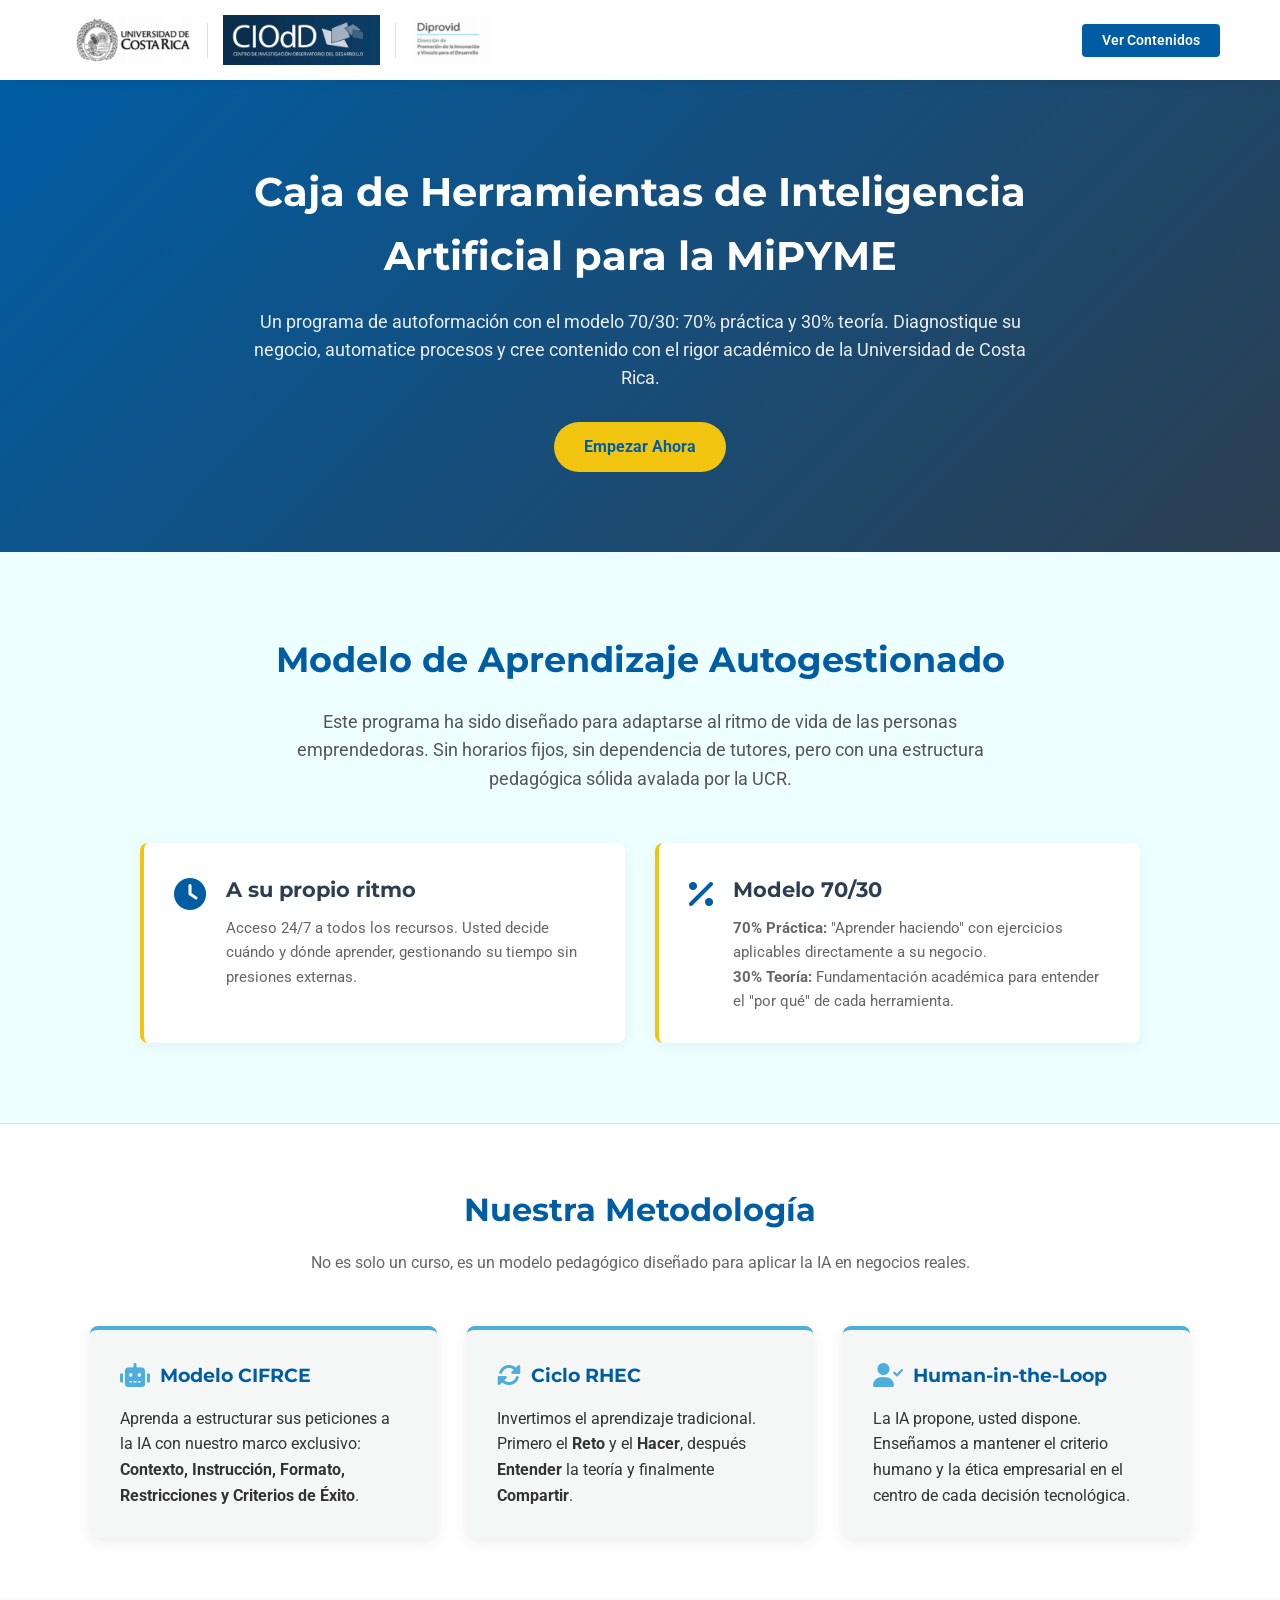
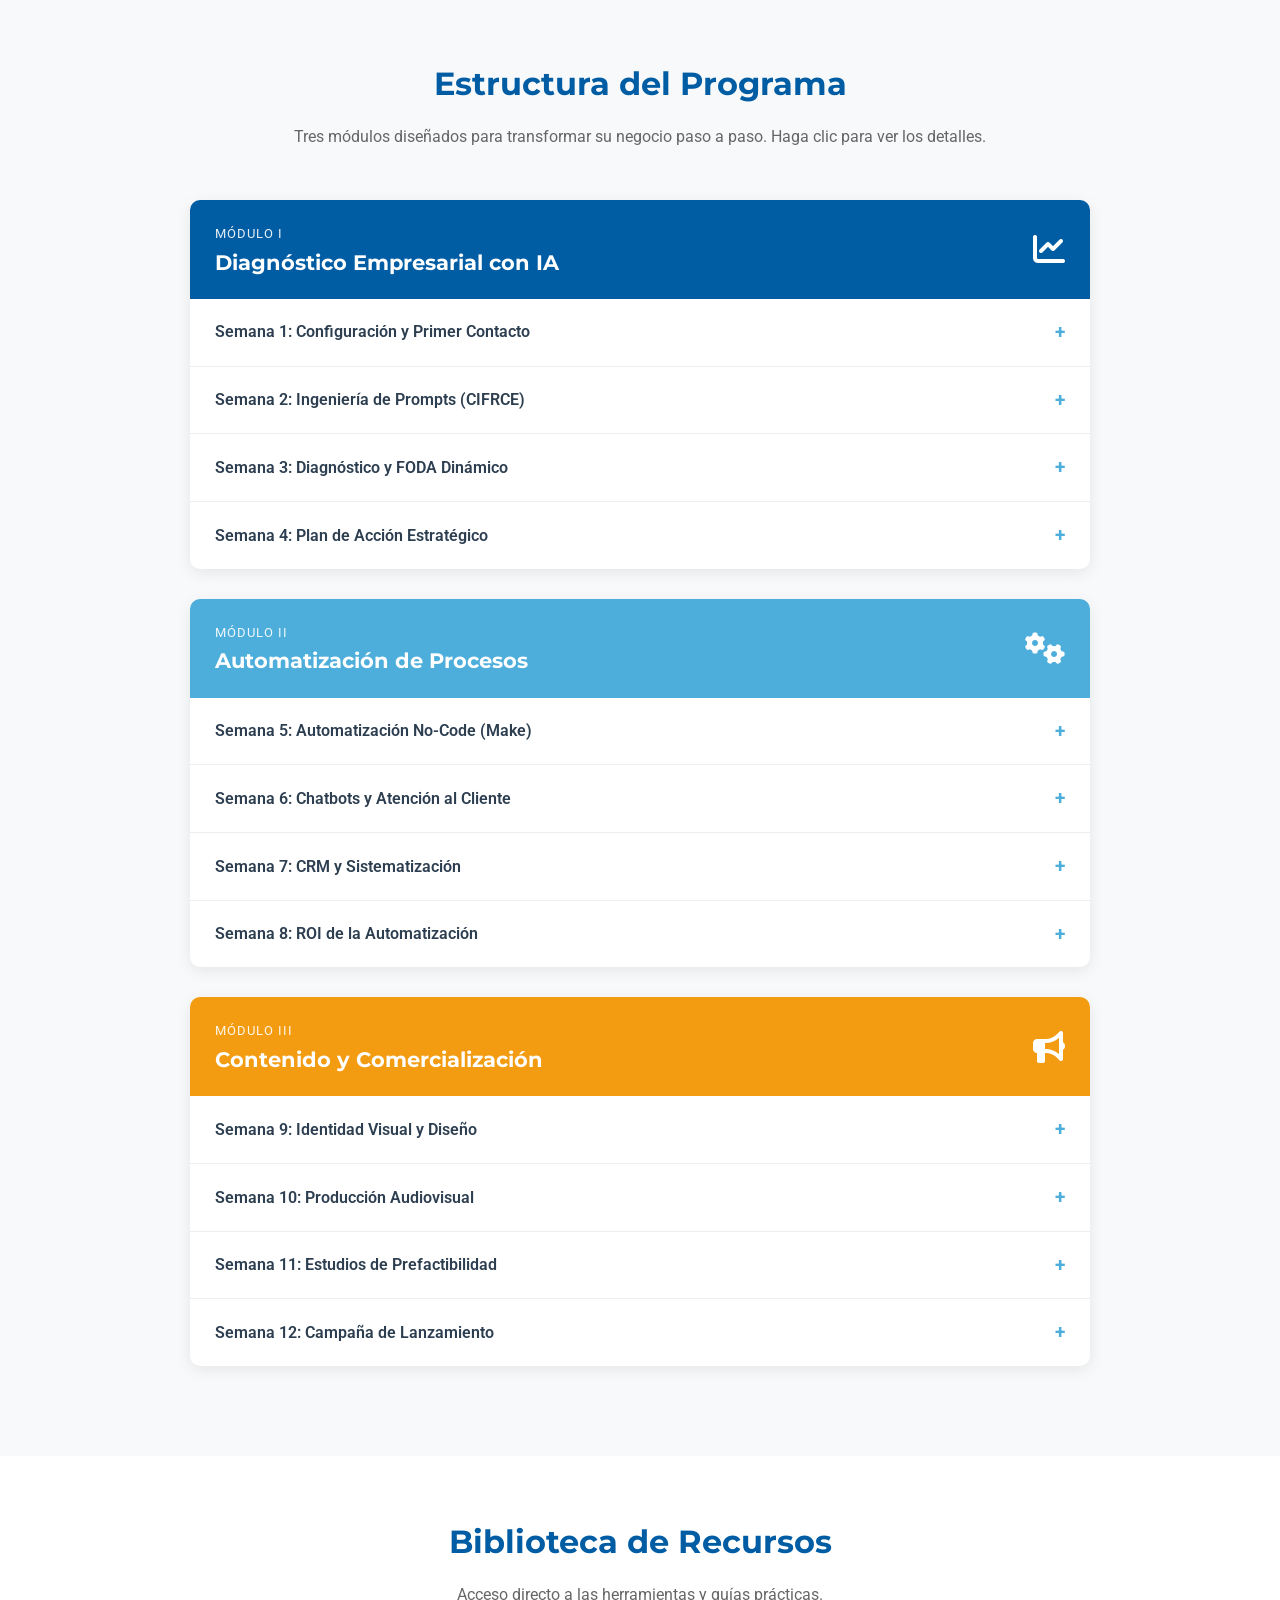
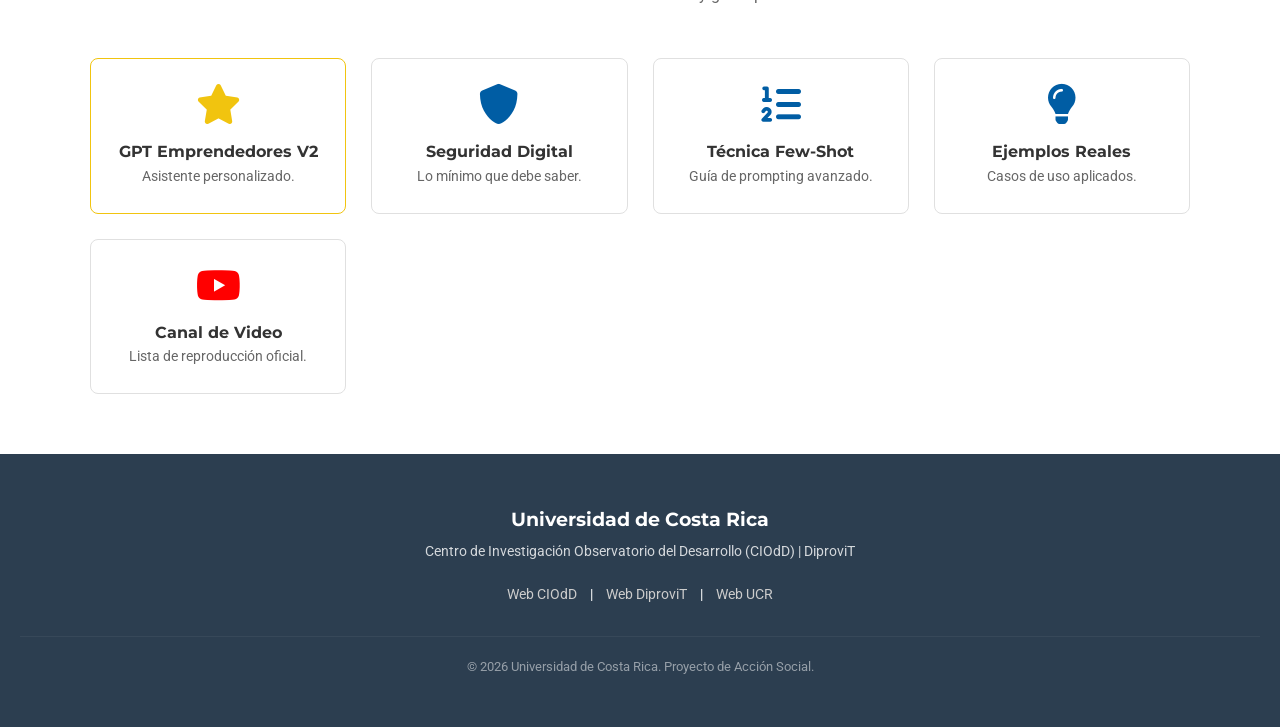
==== index.html @ d147779c "Add files via upload" ====
<!DOCTYPE html>
<html lang="es">

<head>
    <meta charset="UTF-8">
    <meta name="viewport" content="width=device-width, initial-scale=1.0">
    <title>Caja de Herramientas IA para MiPYME | UCR</title>

    <!-- Fonts -->
    <link
        href="https://fonts.googleapis.com/css2?family=Montserrat:wght@400;600;700&family=Roboto:wght@300;400;500&display=swap"
        rel="stylesheet">
    <!-- Icons -->
    <link rel="stylesheet" href="https://cdnjs.cloudflare.com/ajax/libs/font-awesome/6.0.0/css/all.min.css">
    <!-- Styles -->
    <link rel="stylesheet" href="styles.css">
</head>

<body>

    <header>
        <div class="nav-container">
            <div class="logo-box">
                <img src="logos/ucr.png" alt="Logo Universidad de Costa Rica" class="logo-img">
                <div class="divider-vertical"></div>
                <img src="logos/ciodd.png" alt="Logo CIOdD" class="logo-img">
                <div class="divider-vertical"></div>
                <img src="logos/diprovid.png" alt="Logo Diprovid" class="logo-img">
            </div>
            <nav>
                <a href="#contenidos" class="btn-nav">Ver Contenidos</a>
            </nav>
        </div>
    </header>

    <section class="hero">
        <div class="hero-content">
            <h2>Caja de Herramientas de Inteligencia Artificial para la MiPYME</h2>
            <p>Un programa de autoformación con el modelo 70/30: 70% práctica y 30% teoría. Diagnostique su negocio,
                automatice procesos y cree contenido con el rigor académico de la Universidad de Costa Rica.</p>
            <a href="#contenidos" class="btn-hero">Empezar Ahora</a>
        </div>
    </section>

    <!-- Nueva Sección: Metodología y Autogestión -->
    <section class="methodology-section">
        <div class="methodology-container">
            <div class="methodology-text">
                <h3>Modelo de Aprendizaje Autogestionado</h3>
                <p>Este programa ha sido diseñado para adaptarse al ritmo de vida de las personas emprendedoras. Sin
                    horarios fijos, sin dependencia de tutores, pero con una estructura pedagógica sólida avalada por la
                    UCR.</p>

                <div class="methodology-features">
                    <div class="feature-item">
                        <i class="fas fa-clock fa-2x"></i>
                        <div>
                            <h4>A su propio ritmo</h4>
                            <p>Acceso 24/7 a todos los recursos. Usted decide cuándo y dónde aprender, gestionando su
                                tiempo sin presiones externas.</p>
                        </div>
                    </div>
                    <div class="feature-item">
                        <i class="fas fa-percentage fa-2x"></i>
                        <div>
                            <h4>Modelo 70/30</h4>
                            <p><strong>70% Práctica:</strong> "Aprender haciendo" con ejercicios aplicables directamente
                                a su negocio.<br>
                                <strong>30% Teoría:</strong> Fundamentación académica para entender el "por qué" de cada
                                herramienta.
                            </p>
                        </div>
                    </div>
                </div>
            </div>
        </div>
    </section>

    <section class="frameworks">
        <div class="section-header">
            <h3>Nuestra Metodología</h3>
            <p>No es solo un curso, es un modelo pedagógico diseñado para aplicar la IA en negocios reales.</p>
        </div>

        <div class="concept-grid">
            <div class="concept-card">
                <h4><i class="fas fa-robot"></i> Modelo CIFRCE</h4>
                <p>Aprenda a estructurar sus peticiones a la IA con nuestro marco exclusivo: <strong>Contexto,
                        Instrucción, Formato, Restricciones y Criterios de Éxito</strong>.</p>
            </div>

            <div class="concept-card">
                <h4><i class="fas fa-sync-alt"></i> Ciclo RHEC</h4>
                <p>Invertimos el aprendizaje tradicional. Primero el <strong>Reto</strong> y el <strong>Hacer</strong>,
                    después <strong>Entender</strong> la teoría y finalmente <strong>Compartir</strong>.</p>
            </div>

            <div class="concept-card">
                <h4><i class="fas fa-user-check"></i> Human-in-the-Loop</h4>
                <p>La IA propone, usted dispone. Enseñamos a mantener el criterio humano y la ética empresarial en el
                    centro de cada decisión tecnológica.</p>
            </div>
        </div>
    </section>

    <section id="contenidos" class="syllabus">
        <div class="section-header">
            <h3>Estructura del Programa</h3>
            <p>Tres módulos diseñados para transformar su negocio paso a paso. Haga clic para ver los detalles.</p>
        </div>

        <div class="module-container">

            <div class="module-card">
                <div class="module-header">
                    <div>
                        <span>Módulo I</span>
                        <h3>Diagnóstico Empresarial con IA</h3>
                    </div>
                    <i class="fas fa-chart-line fa-2x"></i>
                </div>

                <details>
                    <summary>Semana 1: Configuración y Primer Contacto</summary>
                    <div class="week-content">
                        <p>Configure su ecosistema de herramientas de forma segura y realice sus primeras consultas.</p>
                        <strong>Temas Clave:</strong>
                        <ul>
                            <li>IA Generativa: ¿Qué es y qué NO es?</li>
                            <li>Seguridad Digital: Protección de datos y privacidad.</li>
                            <li>Configuración de ChatGPT, Claude y Gemini.</li>
                        </ul>
                        <div class="resources-links">
                            <a href="https://gemini.google.com/share/93280f9e37b4" target="_blank"
                                class="resource-link"><i class="fas fa-external-link-alt"></i> Ver Recurso: ¿Qué es la
                                IA?</a>
                            <a href="https://gemini.google.com/share/8e00aa29a4c6" target="_blank"
                                class="resource-link"><i class="fas fa-external-link-alt"></i> Ver Recurso: IA
                                Generativa</a>
                        </div>
                    </div>
                </details>

                <details>
                    <summary>Semana 2: Ingeniería de Prompts (CIFRCE)</summary>
                    <div class="week-content">
                        <p>Domine el arte de "hablar" con la IA para obtener resultados empresariales útiles.</p>
                        <strong>Temas Clave:</strong>
                        <ul>
                            <li>El Modelo CIFRCE paso a paso.</li>
                            <li>Técnica "Few-Shot": Enseñar con ejemplos.</li>
                            <li>Mejorar peticiones iterativamente.</li>
                        </ul>
                        <div class="resources-links">
                            <a href="https://gemini.google.com/share/9189e1c05cd1" target="_blank"
                                class="resource-link"><i class="fas fa-external-link-alt"></i> Ver Recurso:
                                Prompting</a>
                        </div>
                    </div>
                </details>

                <details>
                    <summary>Semana 3: Diagnóstico y FODA Dinámico</summary>
                    <div class="week-content">
                        <p>Utilice la IA para radiografiar su empresa y analizar a la competencia.</p>
                        <strong>Temas Clave:</strong>
                        <ul>
                            <li>FODA dinámico con preguntas socráticas.</li>
                            <li>Creación de Buyer Persona.</li>
                            <li>Análisis financiero básico.</li>
                        </ul>
                    </div>
                </details>

                <details>
                    <summary>Semana 4: Plan de Acción Estratégico</summary>
                    <div class="week-content">
                        <p>Integre todo lo aprendido en un plan de acción real para su MiPYME.</p>
                        <strong>Entregable:</strong> Informe de Diagnóstico y Plan de Acción IA.
                    </div>
                </details>
            </div>

            <div class="module-card">
                <div class="module-header module-automation">
                    <div>
                        <span>Módulo II</span>
                        <h3>Automatización de Procesos</h3>
                    </div>
                    <i class="fas fa-cogs fa-2x"></i>
                </div>

                <details>
                    <summary>Semana 5: Automatización No-Code (Make)</summary>
                    <div class="week-content">
                        <p>Conecte aplicaciones y automatice tareas sin saber programar.</p>
                        <strong>Conceptos:</strong> Triggers, Acciones y Routers.
                    </div>
                </details>

                <details>
                    <summary>Semana 6: Chatbots y Atención al Cliente</summary>
                    <div class="week-content">
                        <p>Cree asistentes virtuales para responder WhatsApp y correos.</p>
                        <strong>Conceptos:</strong> Árboles de decisión y escalación a humanos.
                    </div>
                </details>

                <details>
                    <summary>Semana 7: CRM y Sistematización</summary>
                    <div class="week-content">
                        <p>Organice sus clientes y seguimientos de forma automática.</p>
                    </div>
                </details>

                <details>
                    <summary>Semana 8: ROI de la Automatización</summary>
                    <div class="week-content">
                        <p>Calcule cuánto dinero y tiempo ahorra con sus implementaciones.</p>
                    </div>
                </details>
            </div>

            <div class="module-card">
                <div class="module-header module-content">
                    <div>
                        <span>Módulo III</span>
                        <h3>Contenido y Comercialización</h3>
                    </div>
                    <i class="fas fa-bullhorn fa-2x"></i>
                </div>

                <details>
                    <summary>Semana 9: Identidad Visual y Diseño</summary>
                    <div class="week-content">
                        <p>Cree la imagen de su marca usando IA generativa de imágenes.</p>
                    </div>
                </details>

                <details>
                    <summary>Semana 10: Producción Audiovisual</summary>
                    <div class="week-content">
                        <p>Generación de video, voz y avatares para marketing.</p>
                    </div>
                </details>

                <details>
                    <summary>Semana 11: Estudios de Prefactibilidad</summary>
                    <div class="week-content">
                        <p>Analice la viabilidad de nuevos productos antes de invertir.</p>
                    </div>
                </details>

                <details>
                    <summary>Semana 12: Campaña de Lanzamiento</summary>
                    <div class="week-content">
                        <p>Proyecto final integrador: Lanzamiento de producto con IA.</p>
                    </div>
                </details>
            </div>
        </div>
    </section>

    <section class="resources">
        <div class="section-header">
            <h3>Biblioteca de Recursos</h3>
            <p>Acceso directo a las herramientas y guías prácticas.</p>
        </div>

        <div class="resources-grid">
            <a href="https://gemini.google.com/gem/1SYY-glUOgfcmQ7J5L2l8uTIbTfuNFSVa?usp=sharing" target="_blank"
                class="res-card highlight">
                <i class="fas fa-star" style="color: var(--accent-yellow);"></i>
                <h4 style="color: #333;">GPT Emprendedores V2</h4>
                <p style="font-size: 0.9rem; color: #666;">Asistente personalizado.</p>
            </a>

            <a href="https://gemini.google.com/share/10ffd72f38b4" target="_blank" class="res-card">
                <i class="fas fa-shield-alt" style="color: var(--ucr-blue);"></i>
                <h4 style="color: #333;">Seguridad Digital</h4>
                <p style="font-size: 0.9rem; color: #666;">Lo mínimo que debe saber.</p>
            </a>

            <a href="https://gemini.google.com/share/59daea6ee92a" target="_blank" class="res-card">
                <i class="fas fa-list-ol" style="color: var(--ucr-blue);"></i>
                <h4 style="color: #333;">Técnica Few-Shot</h4>
                <p style="font-size: 0.9rem; color: #666;">Guía de prompting avanzado.</p>
            </a>

            <a href="https://gemini.google.com/share/86c585d9bec3" target="_blank" class="res-card">
                <i class="fas fa-lightbulb" style="color: var(--ucr-blue);"></i>
                <h4 style="color: #333;">Ejemplos Reales</h4>
                <p style="font-size: 0.9rem; color: #666;">Casos de uso aplicados.</p>
            </a>

            <a href="https://www.youtube.com/playlist?list=PLnY61_1lJZUVjJeu6J0EbmBu-LTIkehPK" target="_blank"
                class="res-card youtube">
                <i class="fab fa-youtube" style="color: red;"></i>
                <h4 style="color: #333;">Canal de Video</h4>
                <p style="font-size: 0.9rem; color: #666;">Lista de reproducción oficial.</p>
            </a>
        </div>
    </section>

    <footer>
        <div class="footer-logo">
            <h4>Universidad de Costa Rica</h4>
            <p style="opacity: 0.8;">Centro de Investigación Observatorio del Desarrollo (CIOdD) | DiproviT</p>
        </div>

        <div class="footer-links">
            <a href="http://www.ciodd.ucr.ac.cr" target="_blank">Web CIOdD</a> |
            <a href="https://diprovid.ucr.ac.cr/" target="_blank">Web DiproviT</a> |
            <a href="https://www.ucr.ac.cr" target="_blank">Web UCR</a>
        </div>

        <div class="copyright">
            &copy; 2026 Universidad de Costa Rica. Proyecto de Acción Social.
        </div>
    </footer>

    <script src="script.js"></script>
</body>

</html>
---- styles.css ----
/* --- VARIABLES & TOKENS --- */
:root {
  /* UCR Branding Colors */
  --ucr-blue: #005da4;
  --ucr-dark: #2c3e50;
  --ucr-celeste: #4daedb;
  --accent-yellow: #f1c40f;

  /* Neutral Colors */
  --text-main: #333333;
  --text-light: #666666;
  --bg-light: #f4f7f6;
  --white: #ffffff;

  /* Effects */
  --shadow: 0 4px 15px rgba(0, 0, 0, 0.08);
  --radius-sm: 4px;
  --radius-md: 8px;
  --radius-lg: 10px;
  --radius-pill: 50px;
}

/* --- RESET & GLOBAL STYLES --- */
* {
  margin: 0;
  padding: 0;
  box-sizing: border-box;
}

body {
  font-family: 'Roboto', sans-serif;
  color: var(--text-main);
  background-color: var(--white);
  line-height: 1.6;
}

h1,
h2,
h3,
h4 {
  font-family: 'Montserrat', sans-serif;
  color: var(--ucr-blue);
}

a {
  text-decoration: none;
  color: inherit;
  transition: all 0.3s ease;
}

ul {
  list-style: none;
}

/* --- NAVIGATION --- */
header {
  background: var(--white);
  box-shadow: 0 2px 10px rgba(0, 0, 0, 0.05);
  position: sticky;
  top: 0;
  z-index: 1000;
}

.nav-container {
  max-width: 1200px;
  margin: 0 auto;
  padding: 15px 20px;
  display: flex;
  justify-content: space-between;
  align-items: center;
}

.logo-box {
  display: flex;
  align-items: center;
  gap: 15px;
}

.logo-img {
  height: 50px;
  /* Base height for all logos */
  width: auto;
  object-fit: contain;
}

.divider-vertical {
  width: 1px;
  height: 35px;
  background-color: #e0e0e0;
}

.btn-nav {
  background-color: var(--ucr-blue);
  color: white;
  padding: 8px 20px;
  border-radius: var(--radius-sm);
  font-weight: 600;
  font-size: 0.9rem;
}

.btn-nav:hover {
  background-color: var(--ucr-celeste);
  transform: translateY(-1px);
}

/* --- HERO SECTION --- */
.hero {
  background: linear-gradient(135deg, var(--ucr-blue) 0%, var(--ucr-dark) 100%);
  color: white;
  padding: 80px 20px;
  text-align: center;
}

.hero-content {
  max-width: 800px;
  margin: 0 auto;
}

.hero h2 {
  color: white;
  font-size: 2.5rem;
  margin-bottom: 20px;
}

.hero p {
  font-size: 1.1rem;
  opacity: 0.9;
  margin-bottom: 30px;
}

.btn-hero {
  background: var(--accent-yellow);
  color: var(--ucr-blue);
  padding: 12px 30px;
  border-radius: var(--radius-pill);
  font-weight: 700;
  font-size: 1rem;
  display: inline-block;
}

.btn-hero:hover {
  transform: scale(1.05);
  background: #fff;
  box-shadow: 0 4px 10px rgba(0, 0, 0, 0.2);
}

/* --- METHODOLOGY SECTION --- */
.methodology-section {
  padding: 80px 20px;
  background-color: #eeffff;
  /* Very light cyan hue to match brand */
  border-bottom: 1px solid #e0e0e0;
}

.methodology-container {
  max-width: 1000px;
  margin: 0 auto;
  text-align: center;
}

.methodology-text h3 {
  font-size: 2.2rem;
  margin-bottom: 20px;
  color: var(--ucr-blue);
}

.methodology-text>p {
  font-size: 1.1rem;
  color: #555;
  margin-bottom: 50px;
  max-width: 750px;
  margin-left: auto;
  margin-right: auto;
}

.methodology-features {
  display: flex;
  justify-content: center;
  gap: 30px;
  flex-wrap: wrap;
  text-align: left;
}

.feature-item {
  background: white;
  padding: 30px;
  border-radius: var(--radius-md);
  box-shadow: 0 4px 15px rgba(0, 0, 0, 0.05);
  flex: 1;
  min-width: 300px;
  display: flex;
  align-items: flex-start;
  gap: 20px;
  transition: transform 0.3s;
  border-left: 4px solid var(--accent-yellow);
}

.feature-item:hover {
  transform: translateY(-5px);
  box-shadow: 0 8px 25px rgba(0, 0, 0, 0.1);
}

.feature-item i {
  color: var(--ucr-blue);
  padding-top: 5px;
}

.feature-item h4 {
  font-size: 1.3rem;
  margin-bottom: 10px;
  color: var(--ucr-dark);
}

.feature-item p {
  font-size: 0.95rem;
  color: #666;
  line-height: 1.6;
}

/* --- METHODOLOGY (OLD FRAMEWORKS SECTION) --- */
.frameworks {
  padding: 60px 20px;
  background: var(--white);
}

.section-header {
  text-align: center;
  max-width: 800px;
  margin: 0 auto 50px;
}

.section-header h3 {
  font-size: 2rem;
  margin-bottom: 15px;
}

.section-header p {
  color: var(--text-light);
  font-size: 1rem;
}

.concept-grid {
  display: grid;
  grid-template-columns: repeat(auto-fit, minmax(300px, 1fr));
  gap: 30px;
  max-width: 1100px;
  margin: 0 auto;
}

.concept-card {
  background: var(--bg-light);
  padding: 30px;
  border-radius: var(--radius-md);
  border-top: 4px solid var(--ucr-celeste);
  box-shadow: var(--shadow);
  transition: transform 0.3s;
}

.concept-card:hover {
  transform: translateY(-5px);
}

.concept-card h4 {
  margin-bottom: 15px;
  font-size: 1.2rem;
  display: flex;
  align-items: center;
  gap: 10px;
}

.concept-card i {
  color: var(--ucr-celeste);
  font-size: 1.5rem;
}

/* --- SYLLABUS --- */
.syllabus {
  padding: 60px 20px;
  background: #f8f9fa;
}

.module-container {
  max-width: 900px;
  margin: 0 auto;
}

.module-card {
  background: white;
  border-radius: var(--radius-lg);
  overflow: hidden;
  margin-bottom: 30px;
  box-shadow: var(--shadow);
}

.module-header {
  background: var(--ucr-blue);
  color: white;
  padding: 20px 25px;
  display: flex;
  justify-content: space-between;
  align-items: center;
}

.module-automation {
  background-color: var(--ucr-celeste);
}

.module-content {
  background-color: #f39c12;
}

.module-header h3 {
  color: white;
  margin: 0;
  font-size: 1.3rem;
}

.module-header span {
  text-transform: uppercase;
  font-size: 0.8rem;
  letter-spacing: 1px;
  opacity: 0.9;
}

/* Details & Summary */
details {
  border-bottom: 1px solid #eee;
}

details:last-child {
  border-bottom: none;
}

summary {
  padding: 18px 25px;
  cursor: pointer;
  font-weight: 600;
  color: var(--ucr-dark);
  list-style: none;
  display: flex;
  justify-content: space-between;
  align-items: center;
  transition: background 0.2s;
}

summary:hover {
  background-color: #f1f8fc;
}

summary::-webkit-details-marker {
  display: none;
}

summary::after {
  content: '+';
  font-size: 1.2rem;
  color: var(--ucr-celeste);
  font-weight: bold;
}

details[open] summary::after {
  content: '-';
}

details[open] summary {
  background-color: #eaf6fb;
  color: var(--ucr-blue);
}

.week-content {
  padding: 20px 25px;
  font-size: 0.95rem;
  color: #555;
  border-top: 1px solid #eee;
  background: #fff;
  animation: fadeIn 0.3s ease-in-out;
}

.week-content strong {
  color: var(--ucr-blue);
  display: block;
  margin-top: 15px;
  margin-bottom: 5px;
}

.week-content ul {
  padding-left: 20px;
  list-style-type: disc;
}

.week-content li {
  margin-bottom: 5px;
}

.resources-links {
  margin-top: 15px;
  display: flex;
  flex-direction: column;
  gap: 10px;
}

.resource-link {
  display: inline-flex;
  align-items: center;
  gap: 8px;
  color: var(--ucr-blue);
  font-weight: 600;
  font-size: 0.9rem;
}

.resource-link:hover {
  color: var(--ucr-celeste);
  text-decoration: underline;
}

/* --- RESOURCES --- */
.resources {
  padding: 60px 20px;
  background: white;
}

.resources-grid {
  display: grid;
  grid-template-columns: repeat(auto-fill, minmax(250px, 1fr));
  gap: 25px;
  max-width: 1100px;
  margin: 0 auto;
}

.res-card {
  display: block;
  padding: 25px;
  border: 1px solid #e0e0e0;
  border-radius: 8px;
  text-align: center;
  background: white;
  height: 100%;
}

.res-card:hover {
  border-color: var(--ucr-celeste);
  box-shadow: var(--shadow);
  transform: translateY(-3px);
}

.res-card i {
  font-size: 2.5rem;
  margin-bottom: 15px;
  display: block;
}

.res-card.highlight {
  border-color: var(--accent-yellow);
}

.res-card.youtube:hover {
  border-color: red;
}

/* --- FOOTER --- */
footer {
  background: var(--ucr-dark);
  color: white;
  padding: 50px 20px;
  text-align: center;
  font-size: 0.9rem;
}

.footer-logo {
  margin-bottom: 20px;
}

.footer-logo h4 {
  color: white;
  font-size: 1.2rem;
  margin-bottom: 5px;
}

.footer-links a {
  color: #ccc;
  margin: 0 10px;
}

.footer-links a:hover {
  color: white;
  text-decoration: underline;
}

.copyright {
  margin-top: 30px;
  opacity: 0.5;
  font-size: 0.8rem;
  border-top: 1px solid rgba(255, 255, 255, 0.1);
  padding-top: 20px;
}

/* --- ANIMATIONS --- */
@keyframes fadeIn {
  from {
    opacity: 0;
    transform: translateY(-5px);
  }

  to {
    opacity: 1;
    transform: translateY(0);
  }
}

/* --- RESPONSIVE --- */
@media (max-width: 768px) {
  .hero h2 {
    font-size: 1.8rem;
  }

  .nav-container {
    flex-direction: column;
    gap: 15px;
  }

  .logo-box {
    flex-wrap: wrap;
    justify-content: center;
    gap: 10px;
  }

  .divider-vertical {
    display: none;
  }

  .logo-img {
    height: 40px;
  }
}
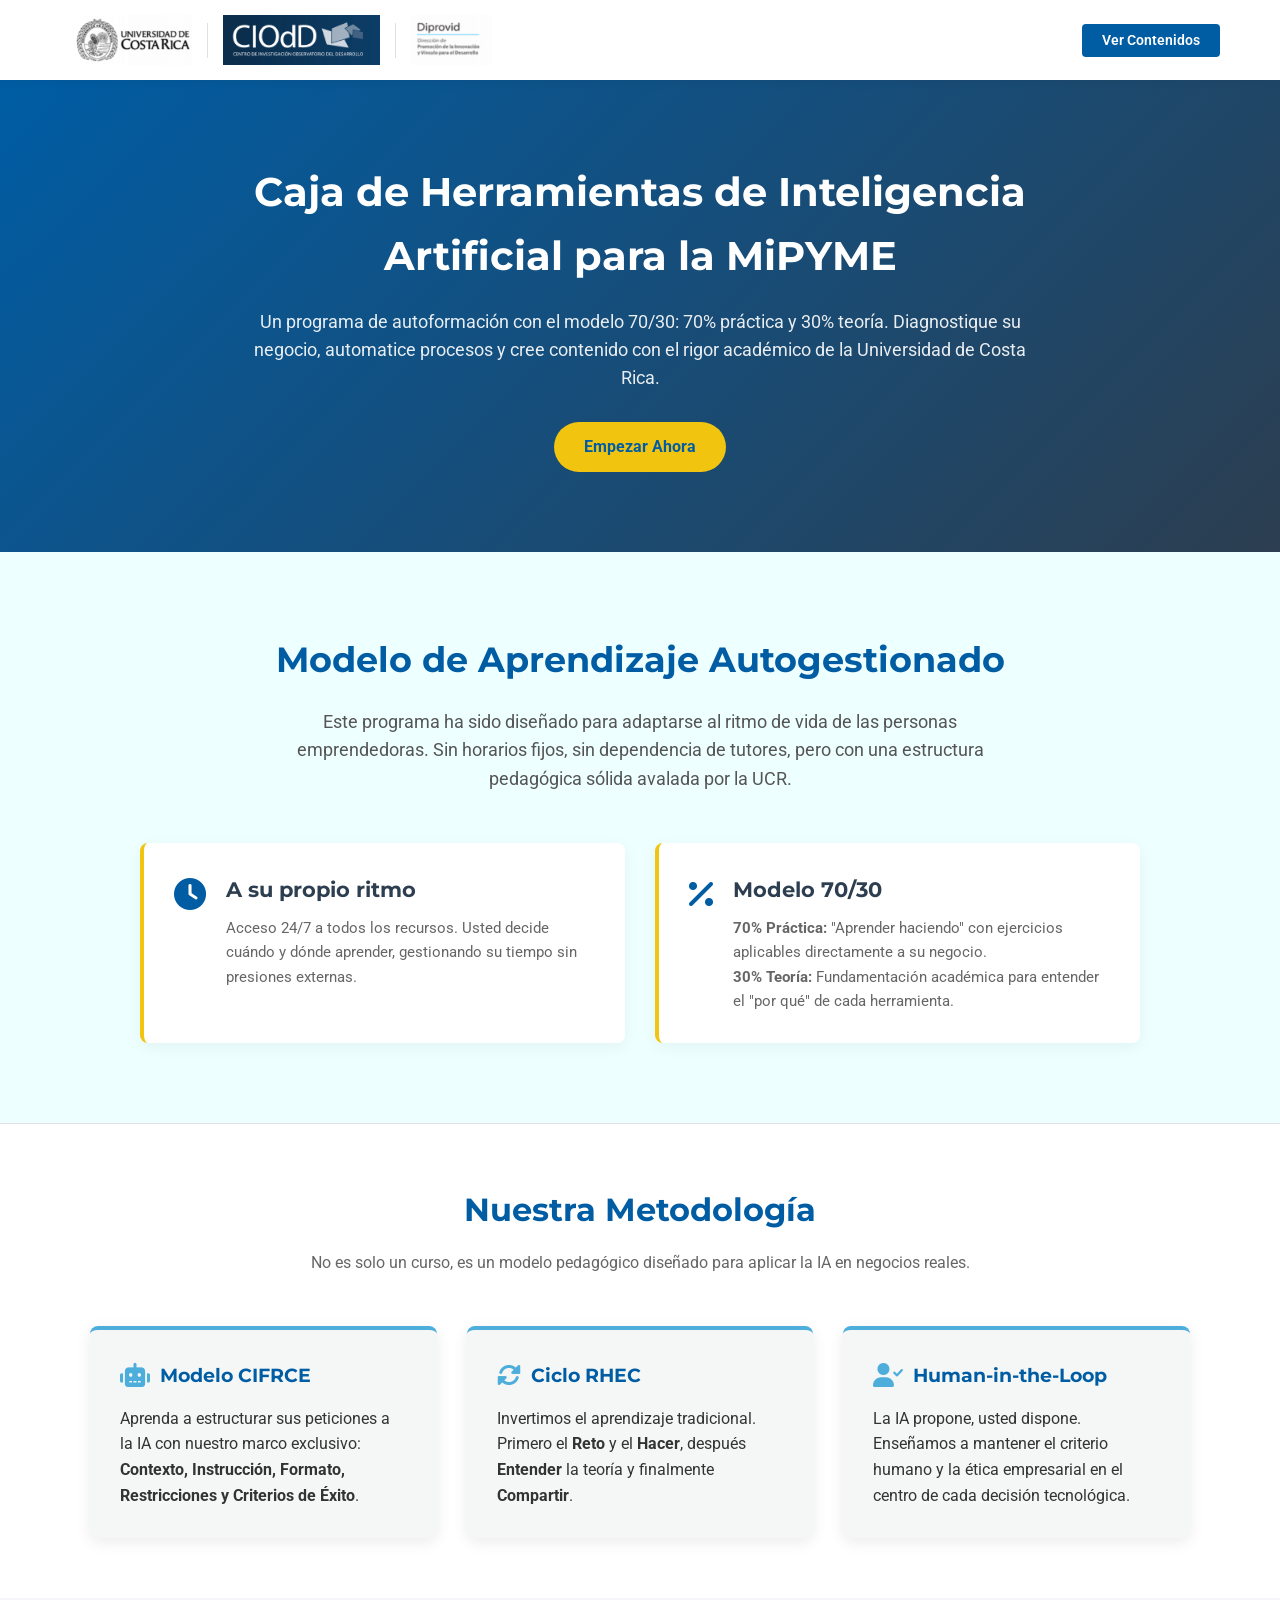
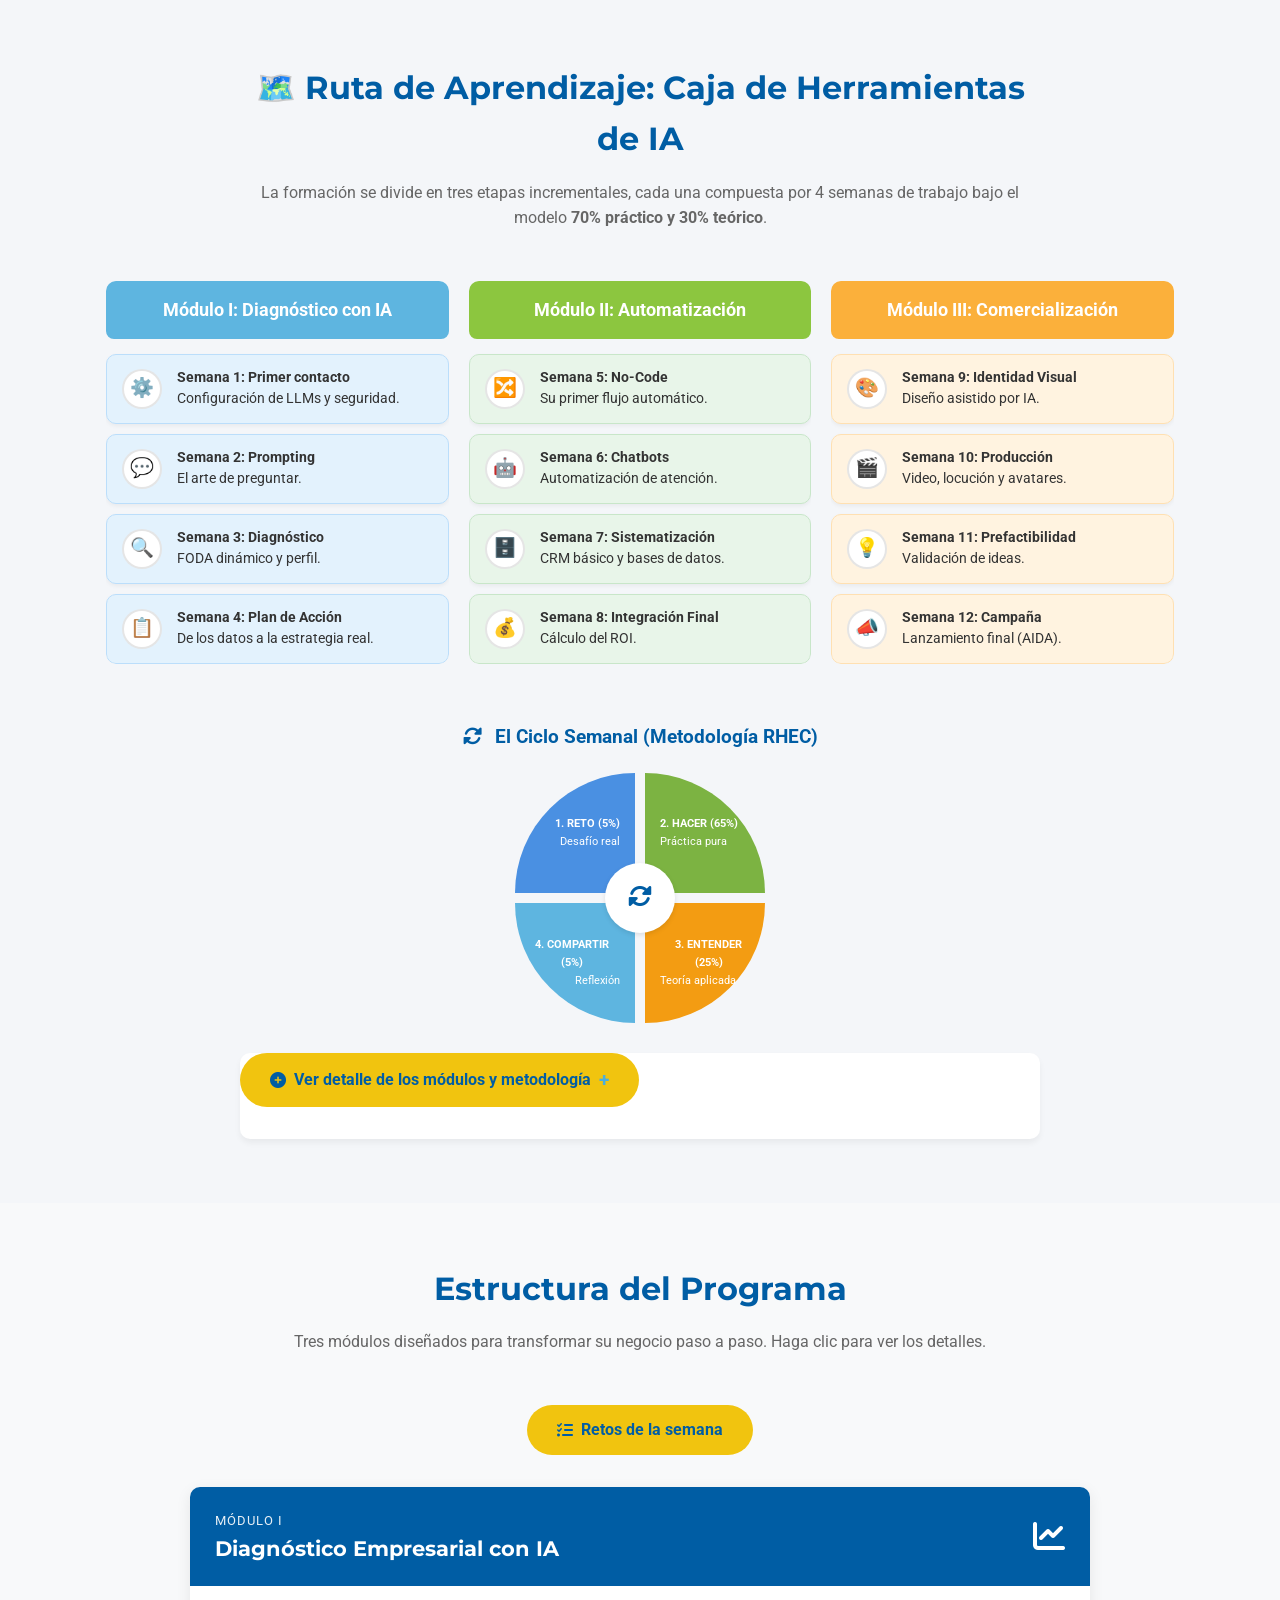
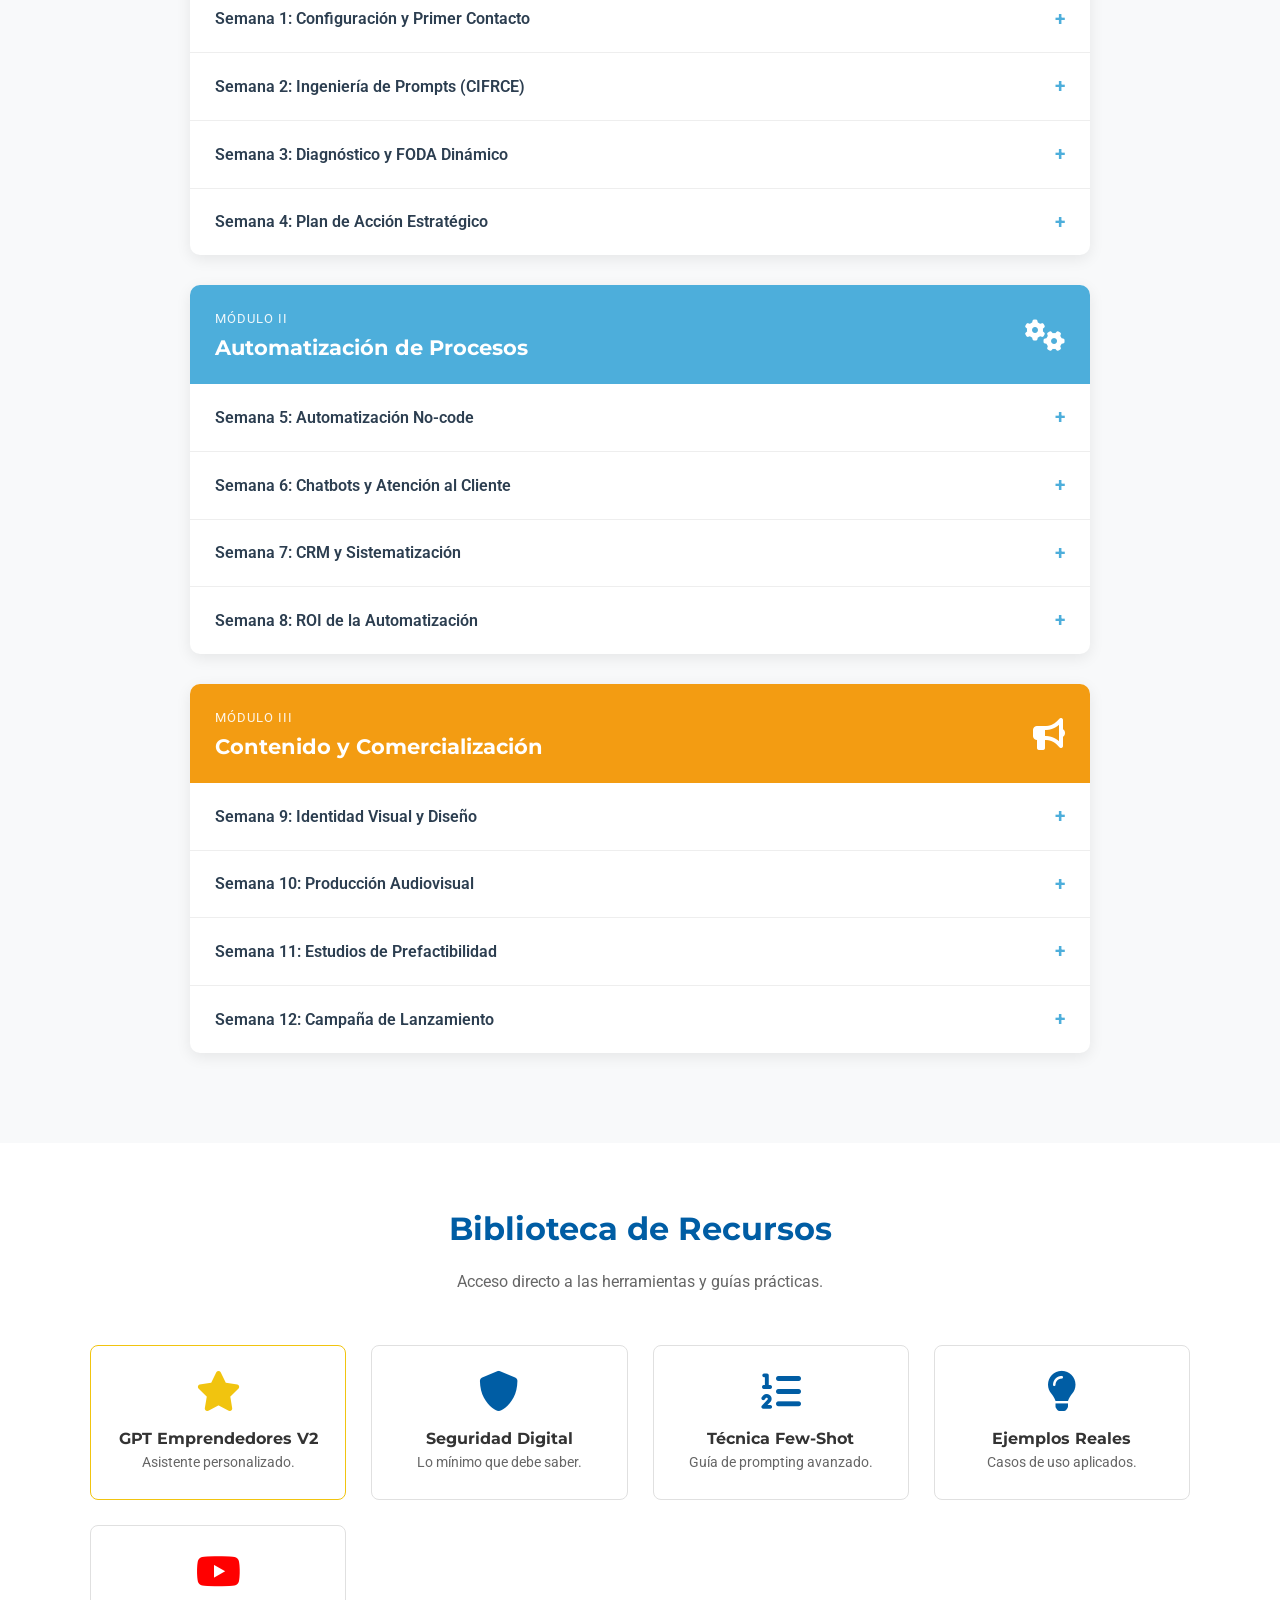
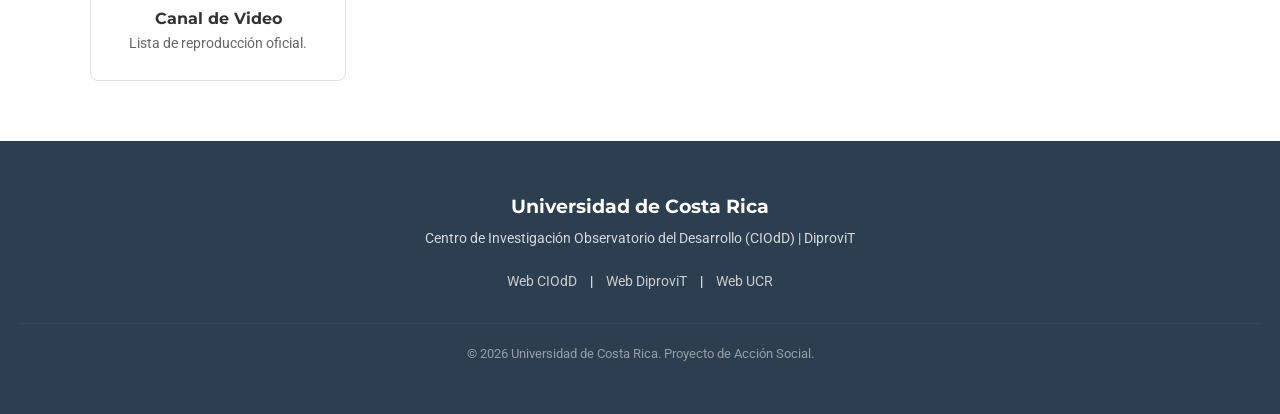
==== commit d4bdacbf: "Add files via upload" ====
--- a/index.html
+++ b/index.html
@@ -100,13 +100,561 @@
                 <p>La IA propone, usted dispone. Enseñamos a mantener el criterio humano y la ética empresarial en el
                     centro de cada decisión tecnológica.</p>
             </div>
-        </div>
     </section>
+
+    <!-- Nueva Sección: Ruta de Aprendizaje -->
+    <section class="learning-path" style="padding: 4rem 2rem; background-color: #f4f6f9;">
+        <div class="section-header">
+            <h3>🗺️ Ruta de Aprendizaje: Caja de Herramientas de IA</h3>
+            <p>La formación se divide en tres etapas incrementales, cada una compuesta por 4 semanas de trabajo bajo el
+                modelo <strong>70% práctico y 30% teórico</strong>.</p>
+        </div>
+
+        <div class="learning-path-container"
+            style="max-width: 1100px; margin: 0 auto; padding: 0 1rem; display: flex; flex-direction: column; align-items: center;">
+
+            <style>
+                :root {
+                    --infog-blue-light: #e3f2fd;
+                    --infog-blue-main: #5eb5e0;
+                    --infog-green-light: #e8f5e9;
+                    --infog-green-main: #8cc63f;
+                    --infog-orange-light: #fff3e0;
+                    --infog-orange-main: #fbb03b;
+                }
+
+                .infog-container {
+                    display: flex;
+                    gap: 20px;
+                    width: 100%;
+                    justify-content: center;
+                    flex-wrap: wrap;
+                    margin-bottom: 3rem;
+                }
+
+                .infog-module {
+                    flex: 1;
+                    min-width: 250px;
+                    border-radius: 10px;
+                    overflow: hidden;
+                    display: flex;
+                    flex-direction: column;
+                    gap: 10px;
+                }
+
+                .infog-module-header {
+                    padding: 15px;
+                    text-align: center;
+                    font-weight: bold;
+                    font-size: 1.1rem;
+                    border-radius: 8px;
+                    margin-bottom: 5px;
+                }
+
+                .infog-mod-1 .infog-module-header {
+                    background-color: var(--infog-blue-main);
+                    color: white;
+                }
+
+                .infog-mod-2 .infog-module-header {
+                    background-color: var(--infog-green-main);
+                    color: white;
+                }
+
+                .infog-mod-3 .infog-module-header {
+                    background-color: var(--infog-orange-main);
+                    color: white;
+                }
+
+                .infog-card {
+                    background-color: white;
+                    border: 1px solid #ddd;
+                    border-radius: 10px;
+                    padding: 12px 15px;
+                    display: flex;
+                    align-items: center;
+                    gap: 15px;
+                    box-shadow: 0 2px 4px rgba(0, 0, 0, 0.05);
+                    min-height: 70px;
+                }
+
+                .infog-mod-1 .infog-card {
+                    background-color: var(--infog-blue-light);
+                    border-color: #bbdefb;
+                }
+
+                .infog-mod-2 .infog-card {
+                    background-color: var(--infog-green-light);
+                    border-color: #c8e6c9;
+                }
+
+                .infog-mod-3 .infog-card {
+                    background-color: var(--infog-orange-light);
+                    border-color: #ffe0b2;
+                }
+
+                .infog-icon-circle {
+                    width: 40px;
+                    height: 40px;
+                    border-radius: 50%;
+                    background: white;
+                    display: flex;
+                    align-items: center;
+                    justify-content: center;
+                    flex-shrink: 0;
+                    border: 2px solid rgba(0, 0, 0, 0.1);
+                    font-size: 1.2rem;
+                }
+
+                .infog-card-content {
+                    font-size: 0.9rem;
+                    line-height: 1.3;
+                    text-align: left;
+                }
+
+                .infog-card-content strong {
+                    display: block;
+                    margin-bottom: 3px;
+                }
+
+                /* Sección Inferior - Ciclo RHEC */
+                .rhec-section {
+                    margin-top: 10px;
+                    margin-bottom: 30px;
+                    text-align: center;
+                    width: 100%;
+                }
+
+                .rhec-title {
+                    font-weight: bold;
+                    font-size: 1.2rem;
+                    margin-bottom: 20px;
+                    color: var(--ucr-blue);
+                }
+
+                .rhec-container {
+                    position: relative;
+                    width: 250px;
+                    height: 250px;
+                    margin: 0 auto;
+                    border-radius: 50%;
+                    display: flex;
+                    align-items: center;
+                    justify-content: center;
+                }
+
+                .rhec-step {
+                    position: absolute;
+                    width: 120px;
+                    height: 120px;
+                    border-radius: 50%;
+                    display: flex;
+                    flex-direction: column;
+                    justify-content: center;
+                    align-items: center;
+                    padding: 8px;
+                    color: white;
+                    font-size: 0.70rem;
+                    box-sizing: border-box;
+                    text-align: center;
+                }
+
+                /* Posicionamiento del Ciclo */
+                .step-reto {
+                    background-color: #4a90e2;
+                    top: 0;
+                    left: 0;
+                    border-radius: 100% 0 0 0;
+                    align-items: flex-end;
+                    padding-right: 15px;
+                }
+
+                .step-hacer {
+                    background-color: #7cb342;
+                    top: 0;
+                    right: 0;
+                    border-radius: 0 100% 0 0;
+                    align-items: flex-start;
+                    padding-left: 15px;
+                }
+
+                .step-compartir {
+                    background-color: #5eb5e0;
+                    bottom: 0;
+                    left: 0;
+                    border-radius: 0 0 0 100%;
+                    align-items: flex-end;
+                    padding-right: 15px;
+                }
+
+                .step-entender {
+                    background-color: #f39c12;
+                    bottom: 0;
+                    right: 0;
+                    border-radius: 0 0 100% 0;
+                    align-items: flex-start;
+                    padding-left: 15px;
+                }
+
+                .rhec-center {
+                    width: 70px;
+                    height: 70px;
+                    background-color: white;
+                    border-radius: 50%;
+                    z-index: 10;
+                    display: flex;
+                    align-items: center;
+                    justify-content: center;
+                    box-shadow: 0 2px 5px rgba(0, 0, 0, 0.1);
+                }
+
+                @media (max-width: 768px) {
+                    .infog-container {
+                        flex-direction: column;
+                        align-items: center;
+                    }
+
+                    .infog-module {
+                        width: 100%;
+                    }
+                }
+            </style>
+
+            <div class="infog-container">
+                <div class="infog-module infog-mod-1">
+                    <div class="infog-module-header">Módulo I: Diagnóstico con IA</div>
+                    <div class="infog-card">
+                        <div class="infog-icon-circle">⚙️</div>
+                        <div class="infog-card-content">
+                            <strong>Semana 1: Primer contacto</strong>
+                            Configuración de LLMs y seguridad.
+                        </div>
+                    </div>
+                    <div class="infog-card">
+                        <div class="infog-icon-circle">💬</div>
+                        <div class="infog-card-content">
+                            <strong>Semana 2: Prompting</strong>
+                            El arte de preguntar.
+                        </div>
+                    </div>
+                    <div class="infog-card">
+                        <div class="infog-icon-circle">🔍</div>
+                        <div class="infog-card-content">
+                            <strong>Semana 3: Diagnóstico</strong>
+                            FODA dinámico y perfil.
+                        </div>
+                    </div>
+                    <div class="infog-card">
+                        <div class="infog-icon-circle">📋</div>
+                        <div class="infog-card-content">
+                            <strong>Semana 4: Plan de Acción</strong>
+                            De los datos a la estrategia real.
+                        </div>
+                    </div>
+                </div>
+
+                <div class="infog-module infog-mod-2">
+                    <div class="infog-module-header">Módulo II: Automatización</div>
+                    <div class="infog-card">
+                        <div class="infog-icon-circle">🔀</div>
+                        <div class="infog-card-content">
+                            <strong>Semana 5: No-Code</strong>
+                            Su primer flujo automático.
+                        </div>
+                    </div>
+                    <div class="infog-card">
+                        <div class="infog-icon-circle">🤖</div>
+                        <div class="infog-card-content">
+                            <strong>Semana 6: Chatbots</strong>
+                            Automatización de atención.
+                        </div>
+                    </div>
+                    <div class="infog-card">
+                        <div class="infog-icon-circle">🗄️</div>
+                        <div class="infog-card-content">
+                            <strong>Semana 7: Sistematización</strong>
+                            CRM básico y bases de datos.
+                        </div>
+                    </div>
+                    <div class="infog-card">
+                        <div class="infog-icon-circle">💰</div>
+                        <div class="infog-card-content">
+                            <strong>Semana 8: Integración Final</strong>
+                            Cálculo del ROI.
+                        </div>
+                    </div>
+                </div>
+
+                <div class="infog-module infog-mod-3">
+                    <div class="infog-module-header">Módulo III: Comercialización</div>
+                    <div class="infog-card">
+                        <div class="infog-icon-circle">🎨</div>
+                        <div class="infog-card-content">
+                            <strong>Semana 9: Identidad Visual</strong>
+                            Diseño asistido por IA.
+                        </div>
+                    </div>
+                    <div class="infog-card">
+                        <div class="infog-icon-circle">🎬</div>
+                        <div class="infog-card-content">
+                            <strong>Semana 10: Producción</strong>
+                            Video, locución y avatares.
+                        </div>
+                    </div>
+                    <div class="infog-card">
+                        <div class="infog-icon-circle">💡</div>
+                        <div class="infog-card-content">
+                            <strong>Semana 11: Prefactibilidad</strong>
+                            Validación de ideas.
+                        </div>
+                    </div>
+                    <div class="infog-card">
+                        <div class="infog-icon-circle">📣</div>
+                        <div class="infog-card-content">
+                            <strong>Semana 12: Campaña</strong>
+                            Lanzamiento final (AIDA).
+                        </div>
+                    </div>
+                </div>
+            </div>
+
+            <div class="rhec-section">
+                <div class="rhec-title"><i class="fas fa-sync-alt" style="margin-right: 0.5rem;"></i> El Ciclo Semanal
+                    (Metodología RHEC)</div>
+                <div class="rhec-container">
+                    <div class="rhec-step step-reto">
+                        <strong>1. RETO (5%)</strong>
+                        <span>Desafío real</span>
+                    </div>
+                    <div class="rhec-step step-hacer">
+                        <strong>2. HACER (65%)</strong>
+                        <span>Práctica pura</span>
+                    </div>
+                    <div class="rhec-step step-compartir">
+                        <strong>4. COMPARTIR (5%)</strong>
+                        <span>Reflexión</span>
+                    </div>
+                    <div class="rhec-step step-entender">
+                        <strong>3. ENTENDER (25%)</strong>
+                        <span>Teoría aplicada</span>
+                    </div>
+                    <div class="rhec-center">
+                        <span style="font-size: 1.5rem;"><i class="fas fa-sync-alt fa-spin"
+                                style="color: var(--ucr-blue);"></i></span>
+                    </div>
+                </div>
+            </div>
+
+            <details class="interactive-path-summary"
+                style="background: white; border-radius: 10px; box-shadow: 0 4px 6px rgba(0,0,0,0.05); overflow: hidden; width: 100%; max-width: 800px;">
+                <summary class="btn-hero"
+                    style="display: inline-flex; justify-content: center; align-items: center; gap: 0.5rem; margin: 0 auto 2rem auto; width: fit-content; cursor: pointer; list-style: none;">
+                    <i class="fas fa-plus-circle"></i> Ver detalle de los módulos y metodología
+                </summary>
+
+                <div class="path-details-content" style="padding: 2rem; text-align: left;">
+                    <div class="path-module" style="margin-bottom: 2rem;">
+                        <h4
+                            style="color: var(--ucr-blue); border-bottom: 2px solid var(--accent-yellow); padding-bottom: 0.5rem; margin-bottom: 1rem;">
+                            Módulo I: Diagnóstico con IA</h4>
+                        <p class="path-focus" style="font-size: 0.95rem; color: #555; margin-bottom: 1rem;"><em>Foco:
+                                Análisis estratégico y toma de decisiones.</em></p>
+                        <ul class="path-weeks" style="list-style-type: none; padding-left: 0;">
+                            <li style="margin-bottom: 0.8rem; padding-left: 1.5rem; position: relative;">
+                                <i class="fas fa-check-circle"
+                                    style="position: absolute; left: 0; top: 3px; color: var(--accent-yellow);"></i>
+                                <strong>Semana 1:</strong> Primer contacto, configuración de LLMs (ChatGPT, Claude,
+                                Gemini) y seguridad digital.
+                            </li>
+                            <li style="margin-bottom: 0.8rem; padding-left: 1.5rem; position: relative;">
+                                <i class="fas fa-check-circle"
+                                    style="position: absolute; left: 0; top: 3px; color: var(--accent-yellow);"></i>
+                                <strong>Semana 2:</strong> Ingeniería de Prompts: El arte de preguntar con el modelo
+                                <strong>CIFRCE</strong>.
+                            </li>
+                            <li style="margin-bottom: 0.8rem; padding-left: 1.5rem; position: relative;">
+                                <i class="fas fa-check-circle"
+                                    style="position: absolute; left: 0; top: 3px; color: var(--accent-yellow);"></i>
+                                <strong>Semana 3:</strong> Diagnóstico de Negocio: FODA dinámico, finanzas básicas y
+                                perfil de cliente.
+                            </li>
+                            <li style="margin-bottom: 0.8rem; padding-left: 1.5rem; position: relative;">
+                                <i class="fas fa-check-circle"
+                                    style="position: absolute; left: 0; top: 3px; color: var(--accent-yellow);"></i>
+                                <strong>Semana 4:</strong> Síntesis y Plan de Acción: De los datos a la estrategia real.
+                            </li>
+                        </ul>
+                    </div>
+
+                    <div class="path-module" style="margin-bottom: 2rem;">
+                        <h4
+                            style="color: var(--ucr-blue); border-bottom: 2px solid var(--accent-yellow); padding-bottom: 0.5rem; margin-bottom: 1rem;">
+                            Módulo II: Automatización de Procesos</h4>
+                        <p class="path-focus" style="font-size: 0.95rem; color: #555; margin-bottom: 1rem;"><em>Foco:
+                                Eficiencia operativa y ahorro de tiempo.</em></p>
+                        <ul class="path-weeks" style="list-style-type: none; padding-left: 0;">
+                            <li style="margin-bottom: 0.8rem; padding-left: 1.5rem; position: relative;">
+                                <i class="fas fa-check-circle"
+                                    style="position: absolute; left: 0; top: 3px; color: var(--accent-yellow);"></i>
+                                <strong>Semana 5:</strong> Introducción al No-Code: Su primer flujo automático en
+                                <strong>Make</strong>.
+                            </li>
+                            <li style="margin-bottom: 0.8rem; padding-left: 1.5rem; position: relative;">
+                                <i class="fas fa-check-circle"
+                                    style="position: absolute; left: 0; top: 3px; color: var(--accent-yellow);"></i>
+                                <strong>Semana 6:</strong> Chatbots y Mensajería: Automatización de la atención al
+                                cliente.
+                            </li>
+                            <li style="margin-bottom: 0.8rem; padding-left: 1.5rem; position: relative;">
+                                <i class="fas fa-check-circle"
+                                    style="position: absolute; left: 0; top: 3px; color: var(--accent-yellow);"></i>
+                                <strong>Semana 7:</strong> Sistematización: Creación de un CRM básico y gestión de bases
+                                de datos.
+                            </li>
+                            <li style="margin-bottom: 0.8rem; padding-left: 1.5rem; position: relative;">
+                                <i class="fas fa-check-circle"
+                                    style="position: absolute; left: 0; top: 3px; color: var(--accent-yellow);"></i>
+                                <strong>Semana 8:</strong> Integración Final: Cálculo del ROI de la automatización.
+                            </li>
+                        </ul>
+                    </div>
+
+                    <div class="path-module" style="margin-bottom: 2.5rem;">
+                        <h4
+                            style="color: var(--ucr-blue); border-bottom: 2px solid var(--accent-yellow); padding-bottom: 0.5rem; margin-bottom: 1rem;">
+                            Módulo III: Contenido y Comercialización</h4>
+                        <p class="path-focus" style="font-size: 0.95rem; color: #555; margin-bottom: 1rem;"><em>Foco:
+                                Visibilidad, ventas y marca digital.</em></p>
+                        <ul class="path-weeks" style="list-style-type: none; padding-left: 0;">
+                            <li style="margin-bottom: 0.8rem; padding-left: 1.5rem; position: relative;">
+                                <i class="fas fa-check-circle"
+                                    style="position: absolute; left: 0; top: 3px; color: var(--accent-yellow);"></i>
+                                <strong>Semana 9:</strong> Identidad Visual: Diseño asistido por IA con
+                                <strong>Canva</strong>.
+                            </li>
+                            <li style="margin-bottom: 0.8rem; padding-left: 1.5rem; position: relative;">
+                                <i class="fas fa-check-circle"
+                                    style="position: absolute; left: 0; top: 3px; color: var(--accent-yellow);"></i>
+                                <strong>Semana 10:</strong> Producción Audiovisual: Video, locución y avatares (CapCut,
+                                Eleven Labs).
+                            </li>
+                            <li style="margin-bottom: 0.8rem; padding-left: 1.5rem; position: relative;">
+                                <i class="fas fa-check-circle"
+                                    style="position: absolute; left: 0; top: 3px; color: var(--accent-yellow);"></i>
+                                <strong>Semana 11:</strong> Prefactibilidad: Uso de IA para validar nuevas ideas de
+                                inversión.
+                            </li>
+                            <li style="margin-bottom: 0.8rem; padding-left: 1.5rem; position: relative;">
+                                <i class="fas fa-check-circle"
+                                    style="position: absolute; left: 0; top: 3px; color: var(--accent-yellow);"></i>
+                                <strong>Semana 12:</strong> Campaña Integral: Lanzamiento final utilizando el framework
+                                AIDA.
+                            </li>
+                        </ul>
+                    </div>
+
+                    <hr style="border: 0; height: 1px; background: #eee; margin: 2rem 0;">
+
+                    <div class="path-methodology"
+                        style="background: #f8f9fa; padding: 1.5rem; border-radius: 8px; border-left: 4px solid var(--ucr-blue);">
+                        <h4 style="color: var(--ucr-blue); margin-bottom: 1rem;"><i class="fas fa-sync-alt"
+                                style="margin-right: 0.5rem;"></i> El Ciclo Semanal (Metodología RHEC)</h4>
+                        <p style="margin-bottom: 1.5rem; font-size: 0.95rem;">Cada una de las 12 semanas anteriores
+                            sigue un motor de aprendizaje de 4 pasos para asegurar que el conocimiento se aplique de
+                            inmediato:</p>
+
+                        <div
+                            style="display: grid; grid-template-columns: repeat(auto-fit, minmax(200px, 1fr)); gap: 1rem;">
+                            <div
+                                style="background: white; padding: 1rem; border-radius: 6px; box-shadow: 0 2px 4px rgba(0,0,0,0.05);">
+                                <h5 style="color: #333; margin-bottom: 0.5rem;"><span
+                                        style="color: var(--accent-yellow); font-size: 1.2rem; font-weight: bold; margin-right: 0.3rem;">1.</span>
+                                    RETO</h5>
+                                <p style="font-size: 0.85rem; color: #666; margin: 0;">Un desafío concreto vinculado a
+                                    su negocio real.</p>
+                            </div>
+                            <div
+                                style="background: white; padding: 1rem; border-radius: 6px; box-shadow: 0 2px 4px rgba(0,0,0,0.05);">
+                                <h5 style="color: #333; margin-bottom: 0.5rem;"><span
+                                        style="color: var(--accent-yellow); font-size: 1.2rem; font-weight: bold; margin-right: 0.3rem;">2.</span>
+                                    HACER</h5>
+                                <p style="font-size: 0.85rem; color: #666; margin: 0;">El núcleo del aprendizaje.
+                                    Video-tutoriales y ejercicios.</p>
+                            </div>
+                            <div
+                                style="background: white; padding: 1rem; border-radius: 6px; box-shadow: 0 2px 4px rgba(0,0,0,0.05);">
+                                <h5 style="color: #333; margin-bottom: 0.5rem;"><span
+                                        style="color: var(--accent-yellow); font-size: 1.2rem; font-weight: bold; margin-right: 0.3rem;">3.</span>
+                                    ENTENDER</h5>
+                                <p style="font-size: 0.85rem; color: #666; margin: 0;">Microvídeos teóricos de la
+                                    ciencia detrás de la herramienta.</p>
+                            </div>
+                            <div
+                                style="background: white; padding: 1rem; border-radius: 6px; box-shadow: 0 2px 4px rgba(0,0,0,0.05);">
+                                <h5 style="color: #333; margin-bottom: 0.5rem;"><span
+                                        style="color: var(--accent-yellow); font-size: 1.2rem; font-weight: bold; margin-right: 0.3rem;">4.</span>
+                                    COMPARTIR</h5>
+                                <p style="font-size: 0.85rem; color: #666; margin: 0;">Reflexión colectiva y
+                                    retroalimentación con empresarios.</p>
+                            </div>
+                        </div>
+                    </div>
+                </div>
+            </details>
+        </div>
+    </section>
+
+    <style>
+        .interactive-path-summary>summary {
+            list-style: none;
+            /* Hide default arrow */
+        }
+
+        .interactive-path-summary>summary::-webkit-details-marker {
+            display: none;
+            /* Hide arrow in WebKit */
+        }
+
+        .interactive-path-summary[open]>summary i {
+            transform: rotate(45deg);
+            transition: transform 0.3s ease;
+        }
+
+        .interactive-path-summary>summary i {
+            transition: transform 0.3s ease;
+        }
+
+        .path-details-content {
+            animation: fadeIn 0.5s ease-in-out;
+            border-top: none;
+            margin-top: 1rem;
+        }
+
+        @keyframes fadeIn {
+            from {
+                opacity: 0;
+                transform: translateY(-10px);
+            }
+
+            to {
+                opacity: 1;
+                transform: translateY(0);
+            }
+        }
+    </style>
 
     <section id="contenidos" class="syllabus">
         <div class="section-header">
             <h3>Estructura del Programa</h3>
             <p>Tres módulos diseñados para transformar su negocio paso a paso. Haga clic para ver los detalles.</p>
+        </div>
+
+        <div style="text-align: center; margin-bottom: 2rem;">
+            <a href="https://iadocenciaed3698.my.canva.site/copia-de-aplicaci-n-interactiva-para-retos-semanales-de-ia-para-mipymes-ucr"
+                target="_blank" rel="noopener noreferrer" class="btn-hero"
+                style="display: inline-flex; align-items: center; gap: 0.5rem; text-decoration: none;">
+                <i class="fas fa-tasks"></i> Retos de la semana
+            </a>
         </div>
 
         <div class="module-container">
@@ -169,6 +717,12 @@
                             <li>Creación de Buyer Persona.</li>
                             <li>Análisis financiero básico.</li>
                         </ul>
+                        <div class="resources-links">
+                            <a href="https://youtu.be/5Y_WAYQnO3c" target="_blank" class="resource-link"><i
+                                    class="fab fa-youtube" style="color: red;"></i> La IA al Negocio</a>
+                            <a href="https://youtu.be/Hzm54zyMkTs" target="_blank" class="resource-link"><i
+                                    class="fab fa-youtube" style="color: red;"></i> Tendencias IA -IA Impact Summit-</a>
+                        </div>
                     </div>
                 </details>
 
@@ -191,10 +745,22 @@
                 </div>
 
                 <details>
-                    <summary>Semana 5: Automatización No-Code (Make)</summary>
+                    <summary>Semana 5: Automatización No-code</summary>
                     <div class="week-content">
                         <p>Conecte aplicaciones y automatice tareas sin saber programar.</p>
                         <strong>Conceptos:</strong> Triggers, Acciones y Routers.
+                        <div class="resources-links">
+                            <a href="https://youtu.be/ElsjejoXNoA" target="_blank" class="resource-link"><i
+                                    class="fab fa-youtube" style="color: red;"></i> Automatización pymes</a>
+                            <a href="https://youtu.be/ElhJ5GFQDgE" target="_blank" class="resource-link"><i
+                                    class="fab fa-youtube" style="color: red;"></i> Automatización con Make</a>
+                            <a href="https://youtu.be/xPMt25CZRTk" target="_blank" class="resource-link"><i
+                                    class="fab fa-youtube" style="color: red;"></i> Automatiza tu negocio parte 1</a>
+                            <a href="https://youtu.be/VWwglL0L0Mw" target="_blank" class="resource-link"><i
+                                    class="fab fa-youtube" style="color: red;"></i> Automatiza tu negocio parte 2</a>
+                            <a href="https://youtu.be/08jm_ojPL0U" target="_blank" class="resource-link"><i
+                                    class="fab fa-youtube" style="color: red;"></i> Automatiza con n8n</a>
+                        </div>
                     </div>
                 </details>
 
@@ -210,6 +776,10 @@
                     <summary>Semana 7: CRM y Sistematización</summary>
                     <div class="week-content">
                         <p>Organice sus clientes y seguimientos de forma automática.</p>
+                        <div class="resources-links">
+                            <a href="https://youtu.be/AjG0NghxXzQ" target="_blank" class="resource-link"><i
+                                    class="fab fa-youtube" style="color: red;"></i> Sandbox Regulatorios para Pymes</a>
+                        </div>
                     </div>
                 </details>
 
@@ -234,6 +804,10 @@
                     <summary>Semana 9: Identidad Visual y Diseño</summary>
                     <div class="week-content">
                         <p>Cree la imagen de su marca usando IA generativa de imágenes.</p>
+                        <div class="resources-links">
+                            <a href="https://youtu.be/-nmNBOtHNig" target="_blank" class="resource-link"><i
+                                    class="fab fa-youtube" style="color: red;"></i> Canva para emprendedores</a>
+                        </div>
                     </div>
                 </details>
 
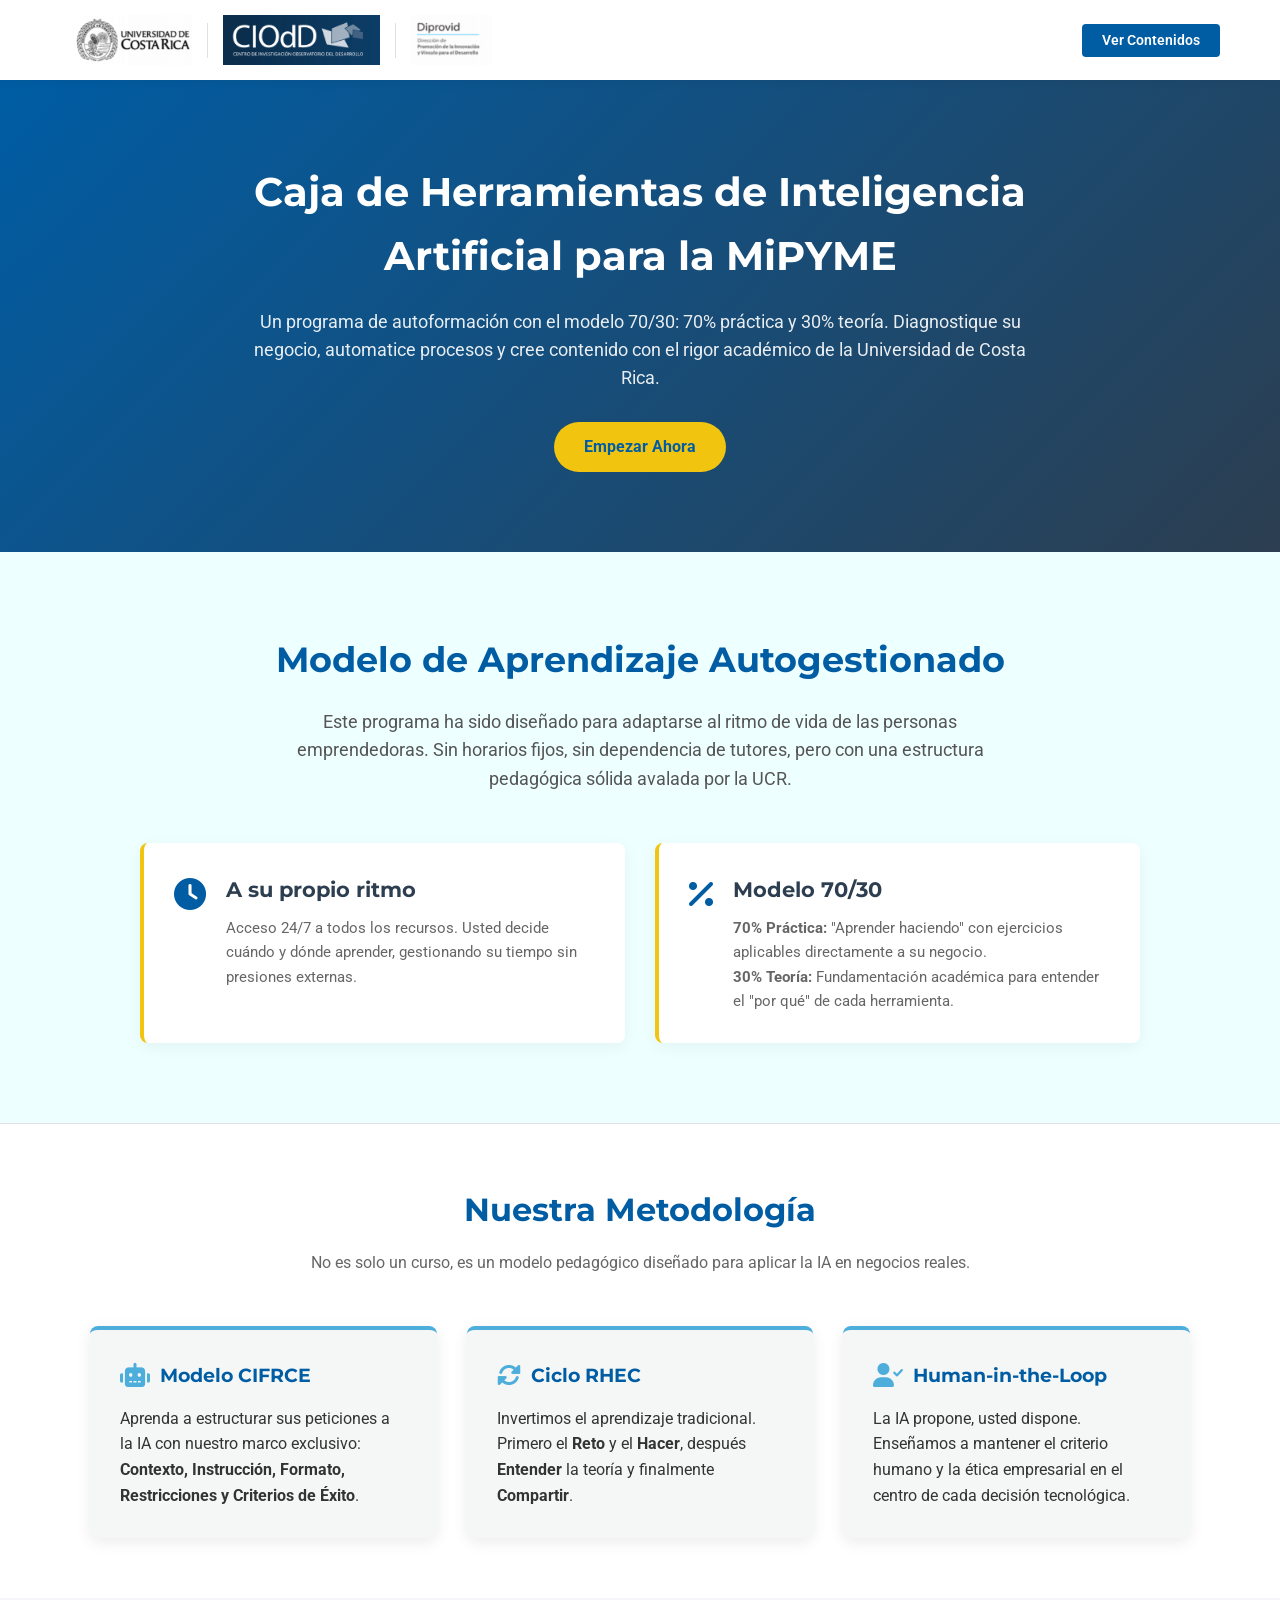
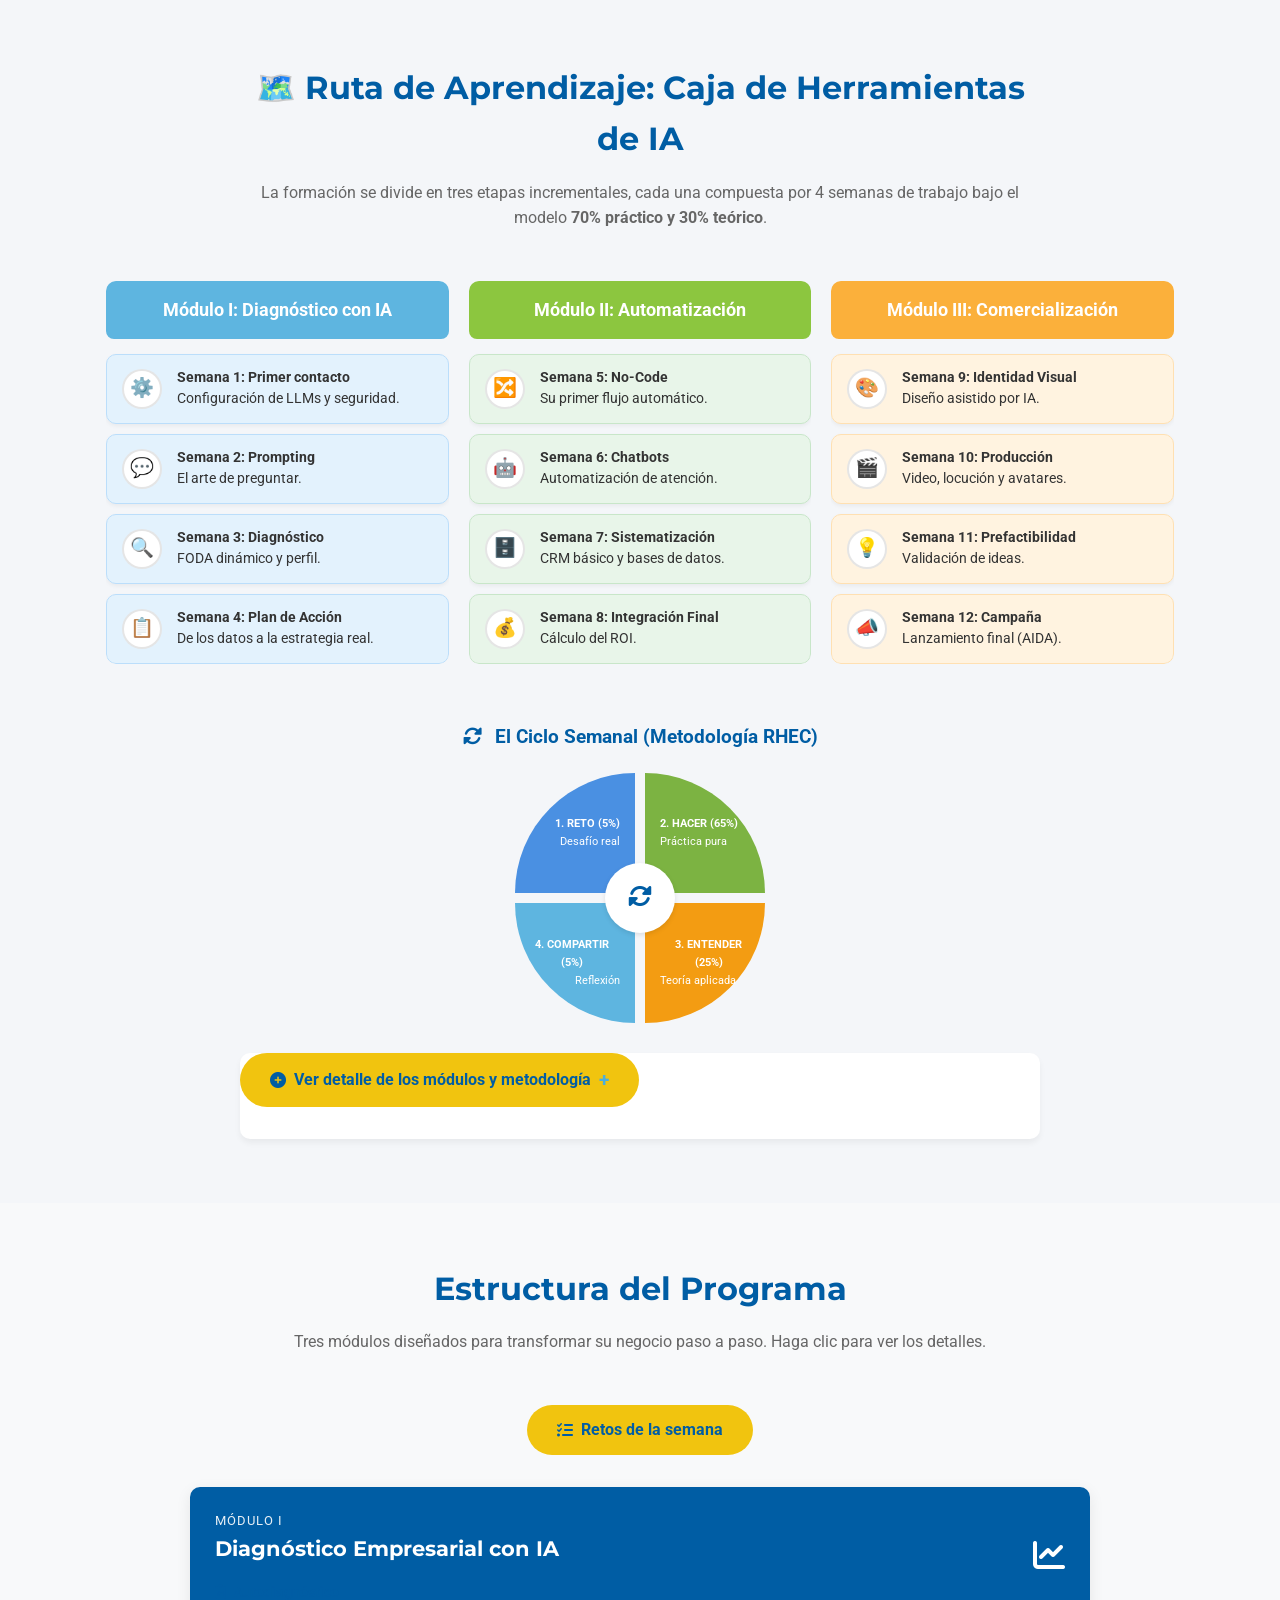
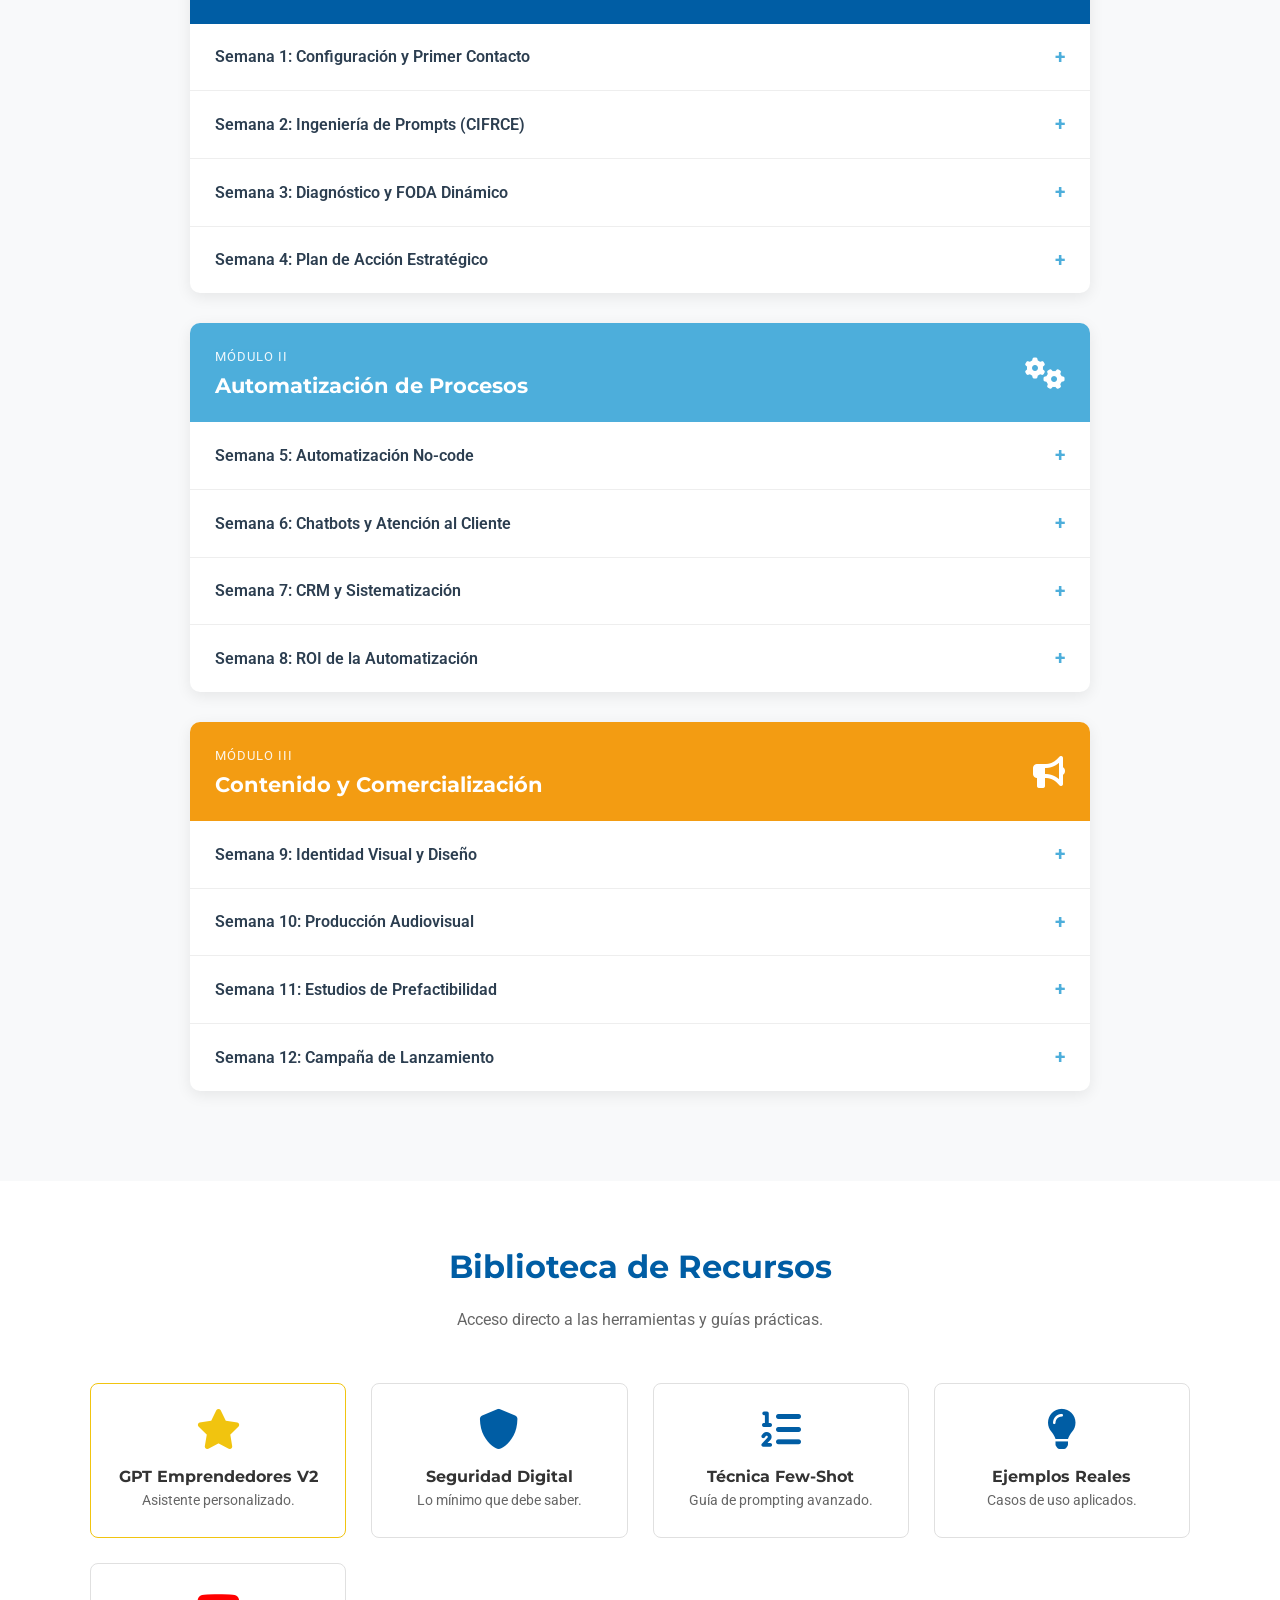
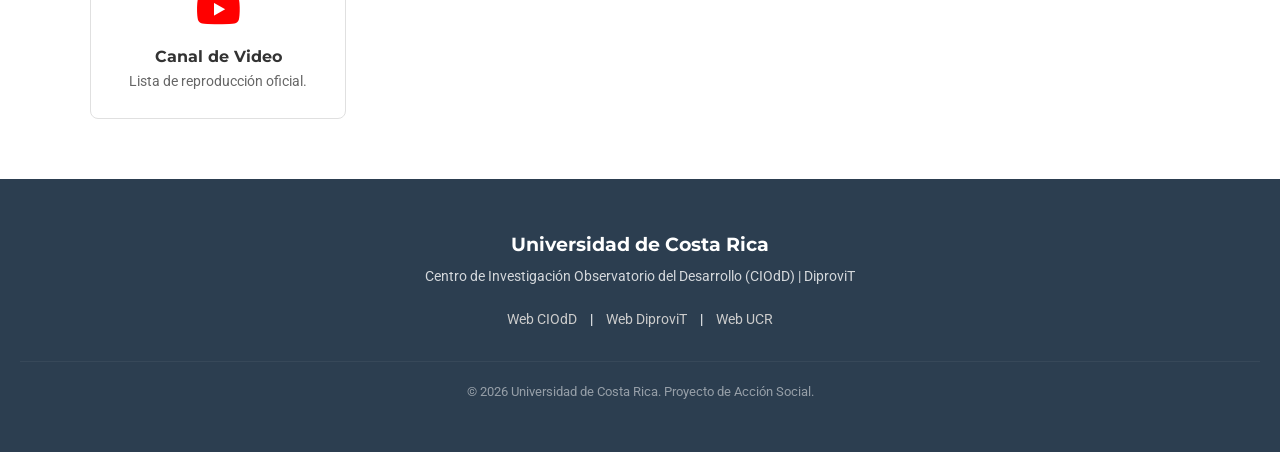
==== commit 30d1cdcf: "Add files via upload" ====
--- a/index.html
+++ b/index.html
@@ -664,6 +664,11 @@
                     <div>
                         <span>Módulo I</span>
                         <h3>Diagnóstico Empresarial con IA</h3>
+                        <div class="resources-links" style="margin-top: 15px;">
+                            <a href="https://docs.google.com/forms/d/e/1FAIpQLSeeiE8EHerlYMG25Ln-t_yo2Ow_Lvdr14F0d51vIFOLs-7cmw/viewform?usp=dialog"
+                                target="_blank" class="resource-link"><i class="fas fa-clipboard-list"></i>
+                                Autodiagnóstico</a>
+                        </div>
                     </div>
                     <i class="fas fa-chart-line fa-2x"></i>
                 </div>
@@ -671,6 +676,8 @@
                 <details>
                     <summary>Semana 1: Configuración y Primer Contacto</summary>
                     <div class="week-content">
+                        <img src="Infografias/Semana 1. Historia de la IA.png" alt="Infografía Semana 1"
+                            class="infographic-thumb" title="Clic para ampliar">
                         <p>Configure su ecosistema de herramientas de forma segura y realice sus primeras consultas.</p>
                         <strong>Temas Clave:</strong>
                         <ul>
@@ -692,6 +699,8 @@
                 <details>
                     <summary>Semana 2: Ingeniería de Prompts (CIFRCE)</summary>
                     <div class="week-content">
+                        <img src="Infografias/Semana 2. Guía Maestra de Prompt Engineering.png"
+                            alt="Infografía Semana 2" class="infographic-thumb" title="Clic para ampliar">
                         <p>Domine el arte de "hablar" con la IA para obtener resultados empresariales útiles.</p>
                         <strong>Temas Clave:</strong>
                         <ul>
@@ -710,6 +719,8 @@
                 <details>
                     <summary>Semana 3: Diagnóstico y FODA Dinámico</summary>
                     <div class="week-content">
+                        <img src="Infografias/Semana 3. Tendencias IA.png" alt="Infografía Semana 3"
+                            class="infographic-thumb" title="Clic para ampliar">
                         <p>Utilice la IA para radiografiar su empresa y analizar a la competencia.</p>
                         <strong>Temas Clave:</strong>
                         <ul>
@@ -729,6 +740,8 @@
                 <details>
                     <summary>Semana 4: Plan de Acción Estratégico</summary>
                     <div class="week-content">
+                        <img src="Infografias/Semana 4. Plan de Acción.png" alt="Infografía Semana 4"
+                            class="infographic-thumb" title="Clic para ampliar">
                         <p>Integre todo lo aprendido en un plan de acción real para su MiPYME.</p>
                         <strong>Entregable:</strong> Informe de Diagnóstico y Plan de Acción IA.
                     </div>
@@ -747,6 +760,8 @@
                 <details>
                     <summary>Semana 5: Automatización No-code</summary>
                     <div class="week-content">
+                        <img src="Infografias/Semana 5. Automatización de procesos .png" alt="Infografía Semana 5"
+                            class="infographic-thumb" title="Clic para ampliar">
                         <p>Conecte aplicaciones y automatice tareas sin saber programar.</p>
                         <strong>Conceptos:</strong> Triggers, Acciones y Routers.
                         <div class="resources-links">
@@ -767,18 +782,35 @@
                 <details>
                     <summary>Semana 6: Chatbots y Atención al Cliente</summary>
                     <div class="week-content">
+                        <img src="Infografias/Semana 6. Guía de Asistentes Virtuales Inteligentes.png"
+                            alt="Infografía Semana 6" class="infographic-thumb" title="Clic para ampliar">
                         <p>Cree asistentes virtuales para responder WhatsApp y correos.</p>
                         <strong>Conceptos:</strong> Árboles de decisión y escalación a humanos.
+                        <div class="resources-links">
+                            <a href="https://gemini.google.com/share/43bc6db51c13" target="_blank"
+                                class="resource-link"><i class="fas fa-external-link-alt"></i> Manual para automatizar
+                                whastapp con n8n o make</a>
+                        </div>
                     </div>
                 </details>
 
                 <details>
                     <summary>Semana 7: CRM y Sistematización</summary>
                     <div class="week-content">
+                        <img src="Infografias/Semana 7. CRM y Automatización.png" alt="Infografía Semana 7 - CRM"
+                            class="infographic-thumb" title="Clic para ampliar"
+                            style="display:inline-block; margin-right: 15px;">
+                        <img src="Infografias/Semana 7. SandBox Regulatorios.png" alt="Infografía Semana 7 - Sandbox"
+                            class="infographic-thumb" title="Clic para ampliar" style="display:inline-block;">
                         <p>Organice sus clientes y seguimientos de forma automática.</p>
                         <div class="resources-links">
                             <a href="https://youtu.be/AjG0NghxXzQ" target="_blank" class="resource-link"><i
                                     class="fab fa-youtube" style="color: red;"></i> Sandbox Regulatorios para Pymes</a>
+                            <a href="https://youtu.be/qZQqBWZ8n90" target="_blank" class="resource-link"><i
+                                    class="fab fa-youtube" style="color: red;"></i> CRM y automatization</a>
+                            <a href="https://gemini.google.com/share/acec911d240f" target="_blank"
+                                class="resource-link"><i class="fas fa-external-link-alt"></i> Guía de
+                                automatización</a>
                         </div>
                     </div>
                 </details>
@@ -786,7 +818,14 @@
                 <details>
                     <summary>Semana 8: ROI de la Automatización</summary>
                     <div class="week-content">
+                        <img src="Infografias/Semana 8. Valor de la automatización empresarial.png"
+                            alt="Infografía Semana 8" class="infographic-thumb" title="Clic para ampliar">
                         <p>Calcule cuánto dinero y tiempo ahorra con sus implementaciones.</p>
+                        <div class="resources-links">
+                            <a href="https://chat.qwen.ai/s/deploy/t_5cf0fca5-193a-427d-9bcf-ceaa2968d0fa"
+                                target="_blank" class="resource-link"><i class="fas fa-external-link-alt"></i> Retorno
+                                del ROI</a>
+                        </div>
                     </div>
                 </details>
             </div>
@@ -803,6 +842,8 @@
                 <details>
                     <summary>Semana 9: Identidad Visual y Diseño</summary>
                     <div class="week-content">
+                        <img src="Infografias/Semana 9. Canva para PYMES.png" alt="Infografía Semana 9"
+                            class="infographic-thumb" title="Clic para ampliar">
                         <p>Cree la imagen de su marca usando IA generativa de imágenes.</p>
                         <div class="resources-links">
                             <a href="https://youtu.be/-nmNBOtHNig" target="_blank" class="resource-link"><i
@@ -814,21 +855,40 @@
                 <details>
                     <summary>Semana 10: Producción Audiovisual</summary>
                     <div class="week-content">
+                        <img src="Infografias/Semana 10. Creación Videos y avatares.png" alt="Infografía Semana 10"
+                            class="infographic-thumb" title="Clic para ampliar">
                         <p>Generación de video, voz y avatares para marketing.</p>
+                        <div class="resources-links">
+                            <a href="https://youtu.be/ReHGaWrwBfw" target="_blank" class="resource-link"><i
+                                    class="fab fa-youtube" style="color: red;"></i> Generación de video y audio</a>
+                        </div>
                     </div>
                 </details>
 
                 <details>
                     <summary>Semana 11: Estudios de Prefactibilidad</summary>
                     <div class="week-content">
+                        <img src="Infografias/Semana 11.. Guía de Viabilidad de IA.png" alt="Infografía Semana 11"
+                            class="infographic-thumb" title="Clic para ampliar">
                         <p>Analice la viabilidad de nuevos productos antes de invertir.</p>
+                        <div class="resources-links">
+                            <a href="https://youtu.be/ZJqs8XXVNJk" target="_blank" class="resource-link"><i
+                                    class="fab fa-youtube" style="color: red;"></i> Estudios de prefactibilidad</a>
+                        </div>
                     </div>
                 </details>
 
                 <details>
                     <summary>Semana 12: Campaña de Lanzamiento</summary>
                     <div class="week-content">
+                        <img src="Infografias/Semana 12. Estrategia IA para Pequeños Empresarios.png"
+                            alt="Infografía Semana 12" class="infographic-thumb" title="Clic para ampliar">
                         <p>Proyecto final integrador: Lanzamiento de producto con IA.</p>
+                        <div class="resources-links">
+                            <a href="https://youtu.be/Bg6eHTM8VTs" target="_blank" class="resource-link"><i
+                                    class="fab fa-youtube" style="color: red;"></i> Como gestionar mis productos con IA
+                                y mi campaña de lanzamiento</a>
+                        </div>
                     </div>
                 </details>
             </div>
@@ -893,6 +953,19 @@
         </div>
     </footer>
 
+    <!-- Lightbox for Infographics -->
+    <div id="lightbox" class="lightbox">
+        <div class="lightbox-content">
+            <span id="lightbox-close" class="lightbox-close">&times;</span>
+            <img id="lightbox-img" class="lightbox-img" src="" alt="Infografía Completa">
+            <div class="lightbox-controls">
+                <a id="lightbox-download" class="lightbox-download" href="" download>
+                    <i class="fas fa-download"></i> Descargar Infografía
+                </a>
+            </div>
+        </div>
+    </div>
+
     <script src="script.js"></script>
 </body>
 
--- a/styles.css
+++ b/styles.css
@@ -531,4 +531,100 @@
   .logo-img {
     height: 40px;
   }
+}
+
+/* --- INFOGRAPHICS THUMBNAILS --- */
+.infographic-thumb {
+  width: 100%;
+  max-width: 300px;
+  height: auto;
+  border-radius: var(--radius-md);
+  box-shadow: 0 4px 10px rgba(0, 0, 0, 0.1);
+  margin-top: 15px;
+  cursor: pointer;
+  transition: transform 0.3s ease, box-shadow 0.3s ease;
+  display: block;
+}
+
+.infographic-thumb:hover {
+  transform: scale(1.02);
+  box-shadow: 0 6px 15px rgba(0, 0, 0, 0.15);
+}
+
+/* --- LIGHTBOX (IMAGE VIEWER) --- */
+.lightbox {
+  position: fixed;
+  top: 0;
+  left: 0;
+  width: 100%;
+  height: 100%;
+  background-color: rgba(0, 0, 0, 0.9);
+  display: flex;
+  justify-content: center;
+  align-items: center;
+  z-index: 2000;
+  opacity: 0;
+  pointer-events: none;
+  transition: opacity 0.3s ease;
+}
+
+.lightbox.active {
+  opacity: 1;
+  pointer-events: auto;
+}
+
+.lightbox-content {
+  position: relative;
+  max-width: 90%;
+  max-height: 90vh;
+  display: flex;
+  flex-direction: column;
+  align-items: center;
+}
+
+.lightbox-img {
+  max-width: 100%;
+  max-height: 80vh;
+  border-radius: var(--radius-sm);
+  box-shadow: 0 4px 25px rgba(0, 0, 0, 0.5);
+  object-fit: contain;
+}
+
+.lightbox-close {
+  position: absolute;
+  top: -40px;
+  right: 0;
+  color: white;
+  font-size: 2rem;
+  cursor: pointer;
+  transition: color 0.3s;
+}
+
+.lightbox-close:hover {
+  color: var(--accent-yellow);
+}
+
+.lightbox-controls {
+  margin-top: 15px;
+  display: flex;
+  gap: 15px;
+}
+
+.lightbox-download {
+  background-color: var(--ucr-blue);
+  color: white;
+  padding: 10px 20px;
+  border-radius: var(--radius-pill);
+  font-weight: 600;
+  font-size: 0.9rem;
+  display: inline-flex;
+  align-items: center;
+  gap: 8px;
+  text-decoration: none;
+  transition: background-color 0.3s;
+}
+
+.lightbox-download:hover {
+  background-color: var(--ucr-celeste);
+  color: white;
 }
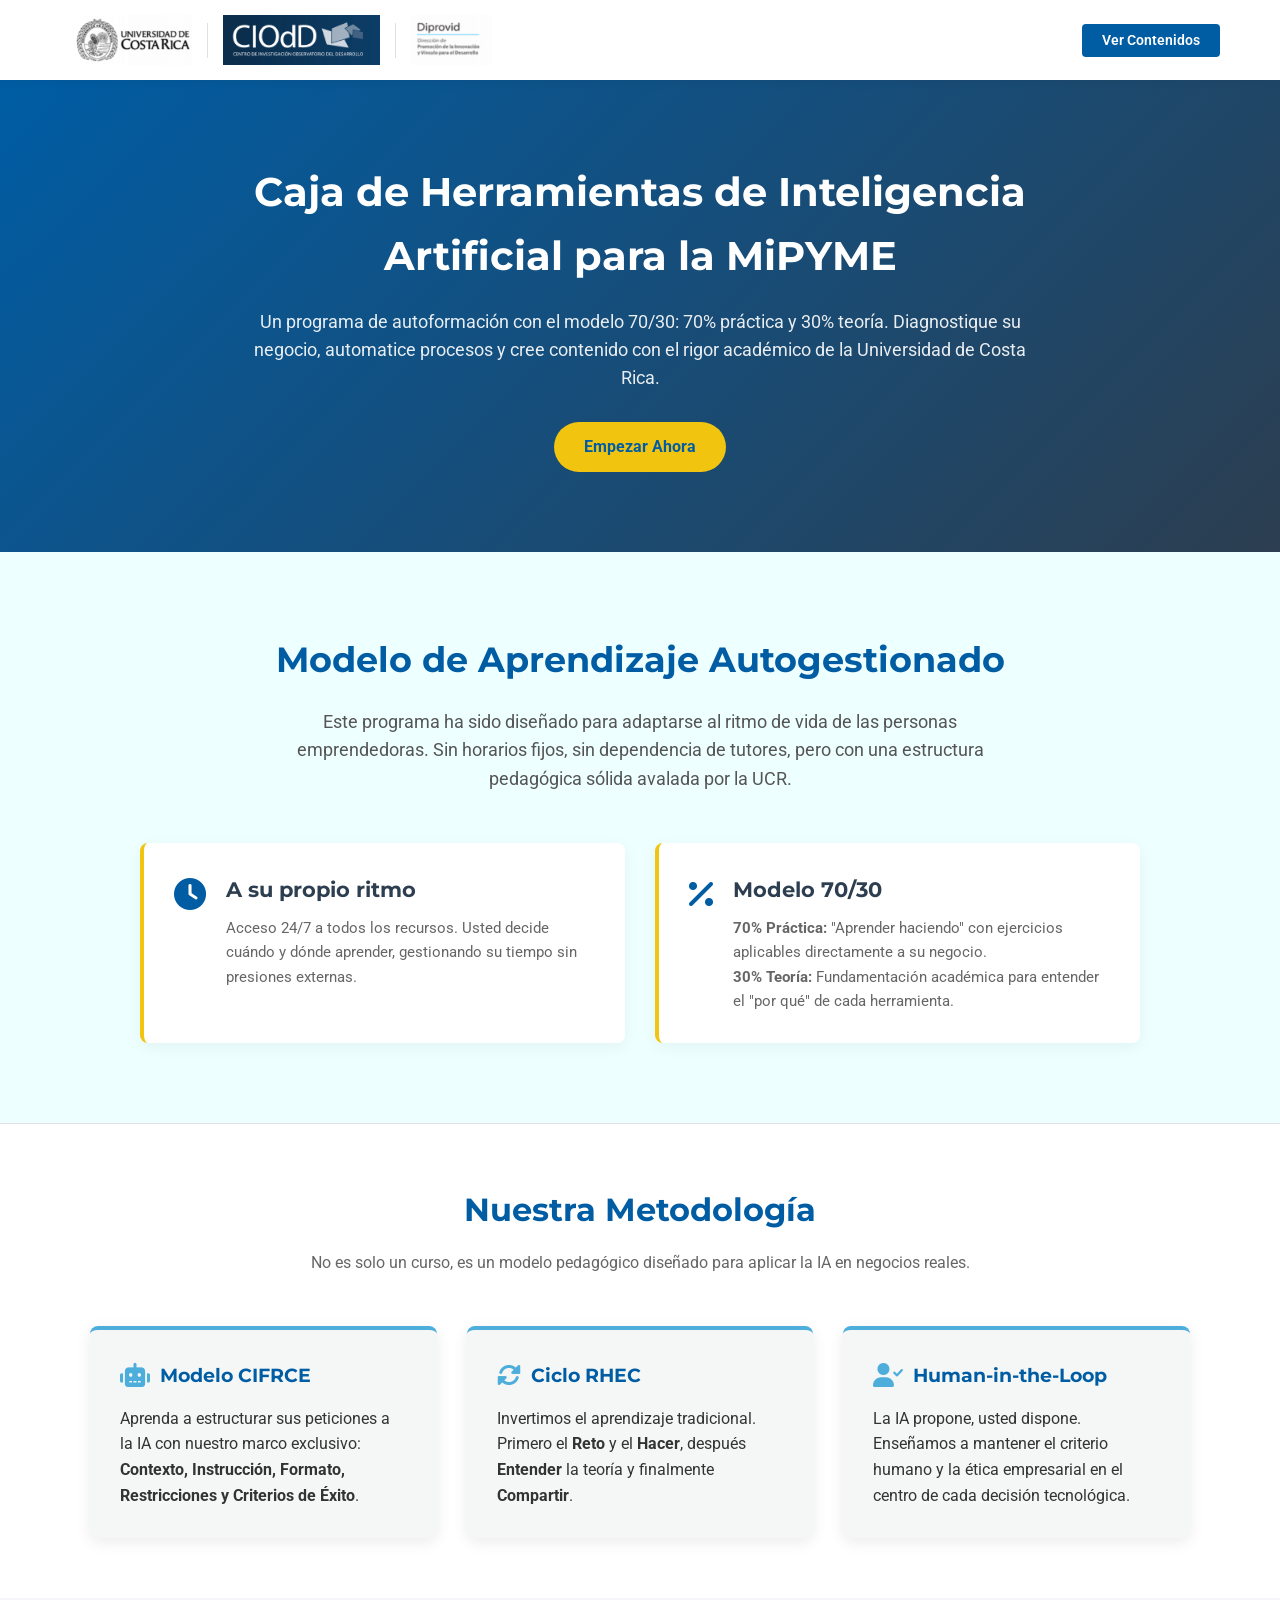
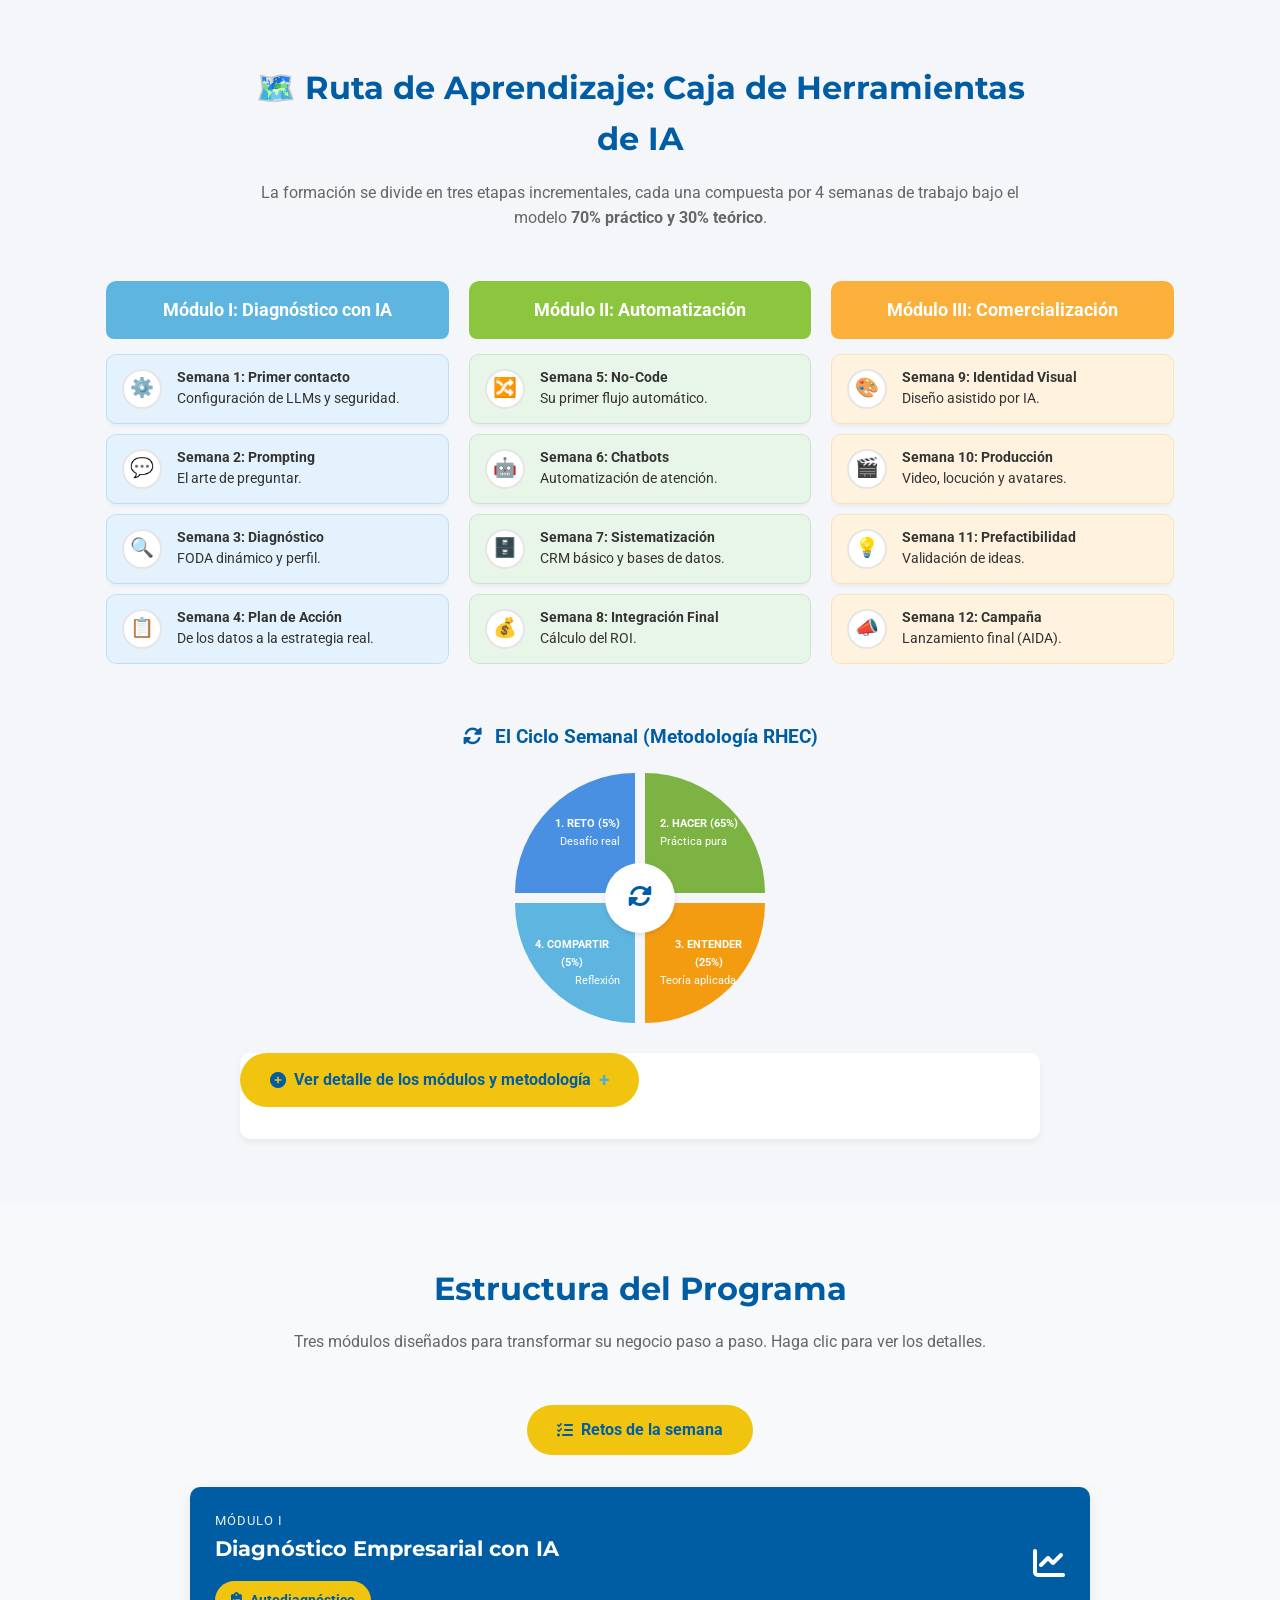
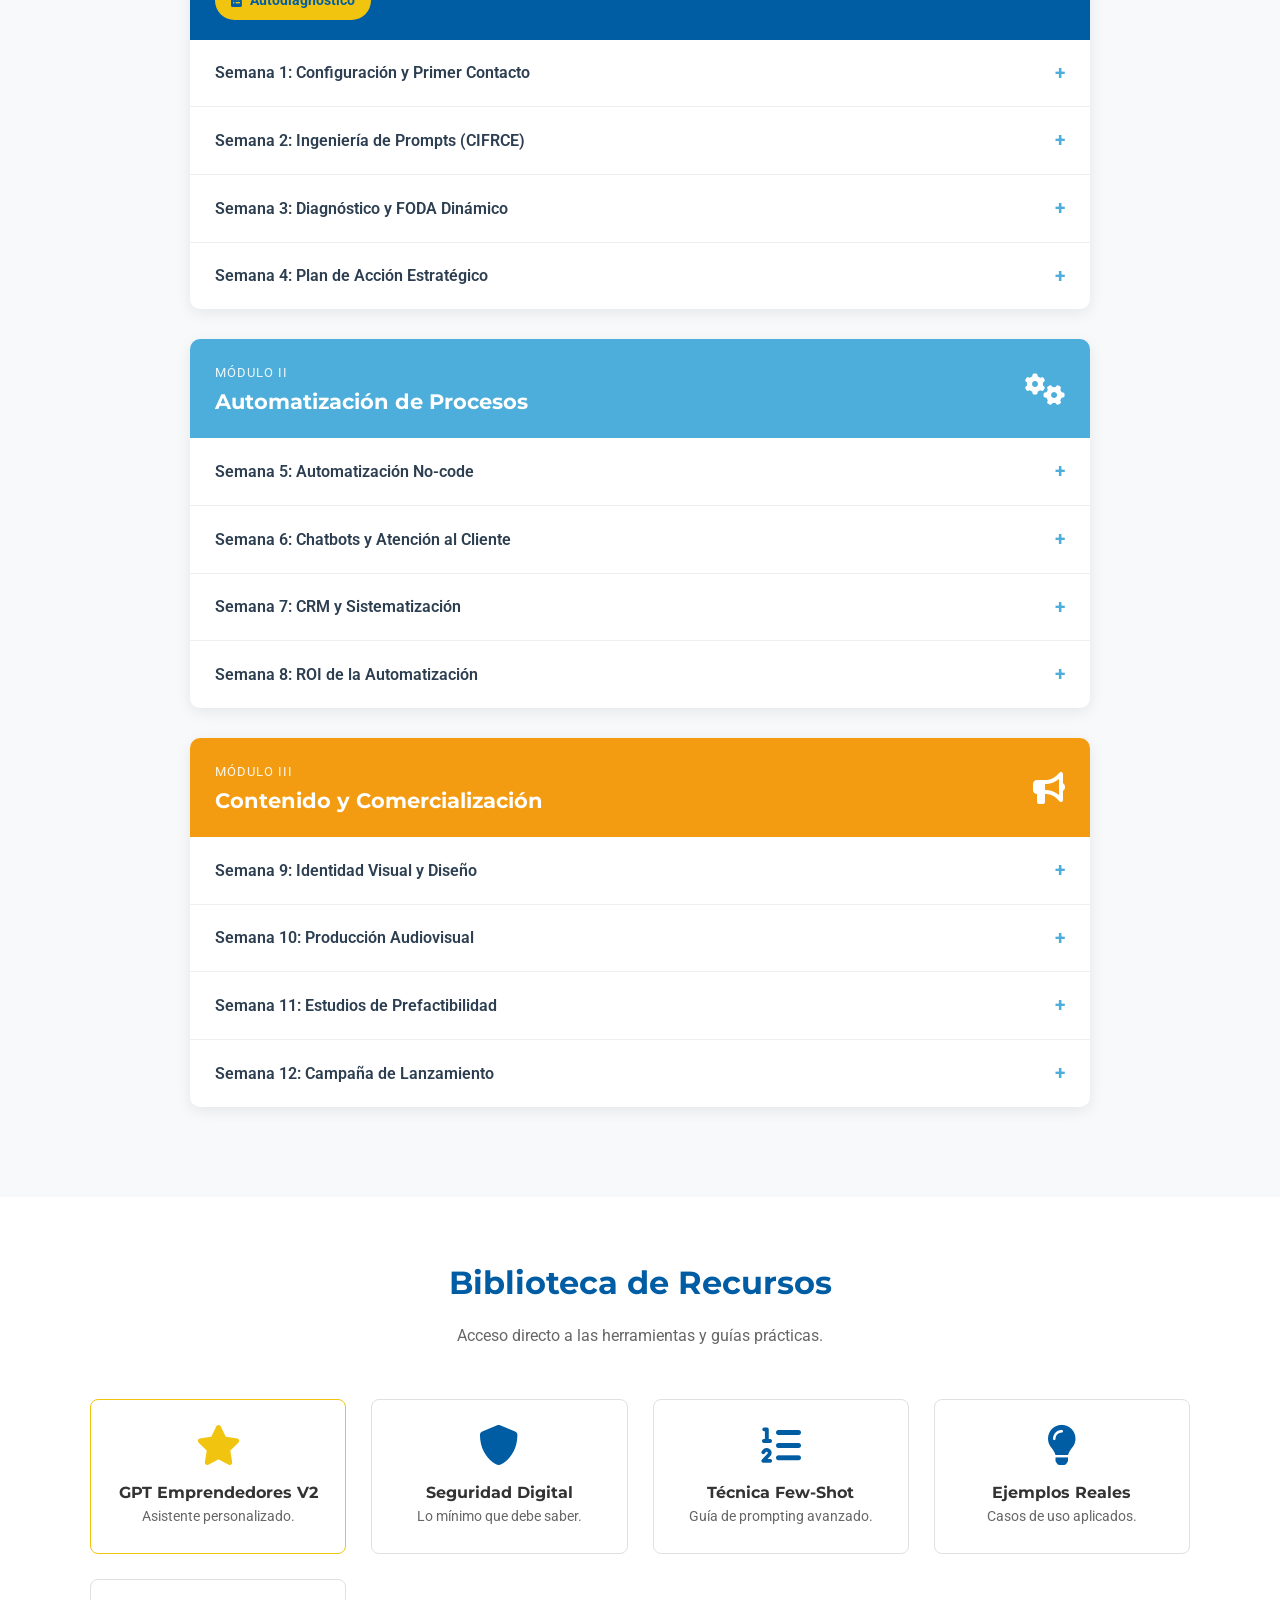
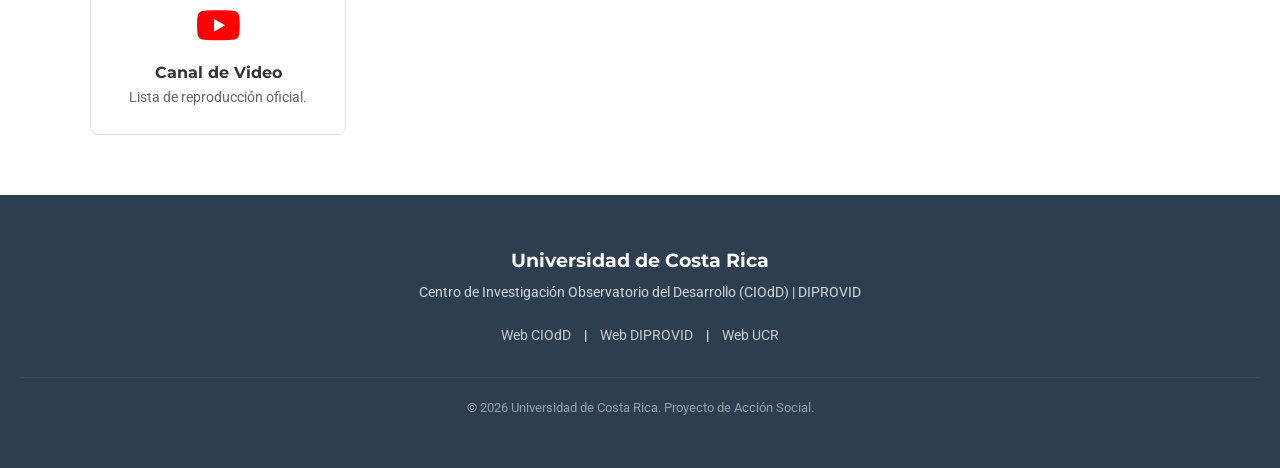
==== commit 8c1ece73: "Add files via upload" ====
--- a/index.html
+++ b/index.html
@@ -664,10 +664,13 @@
                     <div>
                         <span>Módulo I</span>
                         <h3>Diagnóstico Empresarial con IA</h3>
-                        <div class="resources-links" style="margin-top: 15px;">
+                        <div style="margin-top: 15px;">
                             <a href="https://docs.google.com/forms/d/e/1FAIpQLSeeiE8EHerlYMG25Ln-t_yo2Ow_Lvdr14F0d51vIFOLs-7cmw/viewform?usp=dialog"
-                                target="_blank" class="resource-link"><i class="fas fa-clipboard-list"></i>
-                                Autodiagnóstico</a>
+                                target="_blank" class="btn-hero"
+                                style="display: inline-flex; align-items: center; gap: 0.5rem; text-decoration: none; padding: 0.5rem 1rem; font-size: 0.9rem;">
+                                <i class="fas fa-clipboard-list"></i>
+                                Autodiagnóstico
+                            </a>
                         </div>
                     </div>
                     <i class="fas fa-chart-line fa-2x"></i>
@@ -939,12 +942,12 @@
     <footer>
         <div class="footer-logo">
             <h4>Universidad de Costa Rica</h4>
-            <p style="opacity: 0.8;">Centro de Investigación Observatorio del Desarrollo (CIOdD) | DiproviT</p>
+            <p style="opacity: 0.8;">Centro de Investigación Observatorio del Desarrollo (CIOdD) | DIPROVID</p>
         </div>
 
         <div class="footer-links">
             <a href="http://www.ciodd.ucr.ac.cr" target="_blank">Web CIOdD</a> |
-            <a href="https://diprovid.ucr.ac.cr/" target="_blank">Web DiproviT</a> |
+            <a href="https://diprovid.ucr.ac.cr/" target="_blank">Web DIPROVID</a> |
             <a href="https://www.ucr.ac.cr" target="_blank">Web UCR</a>
         </div>
 
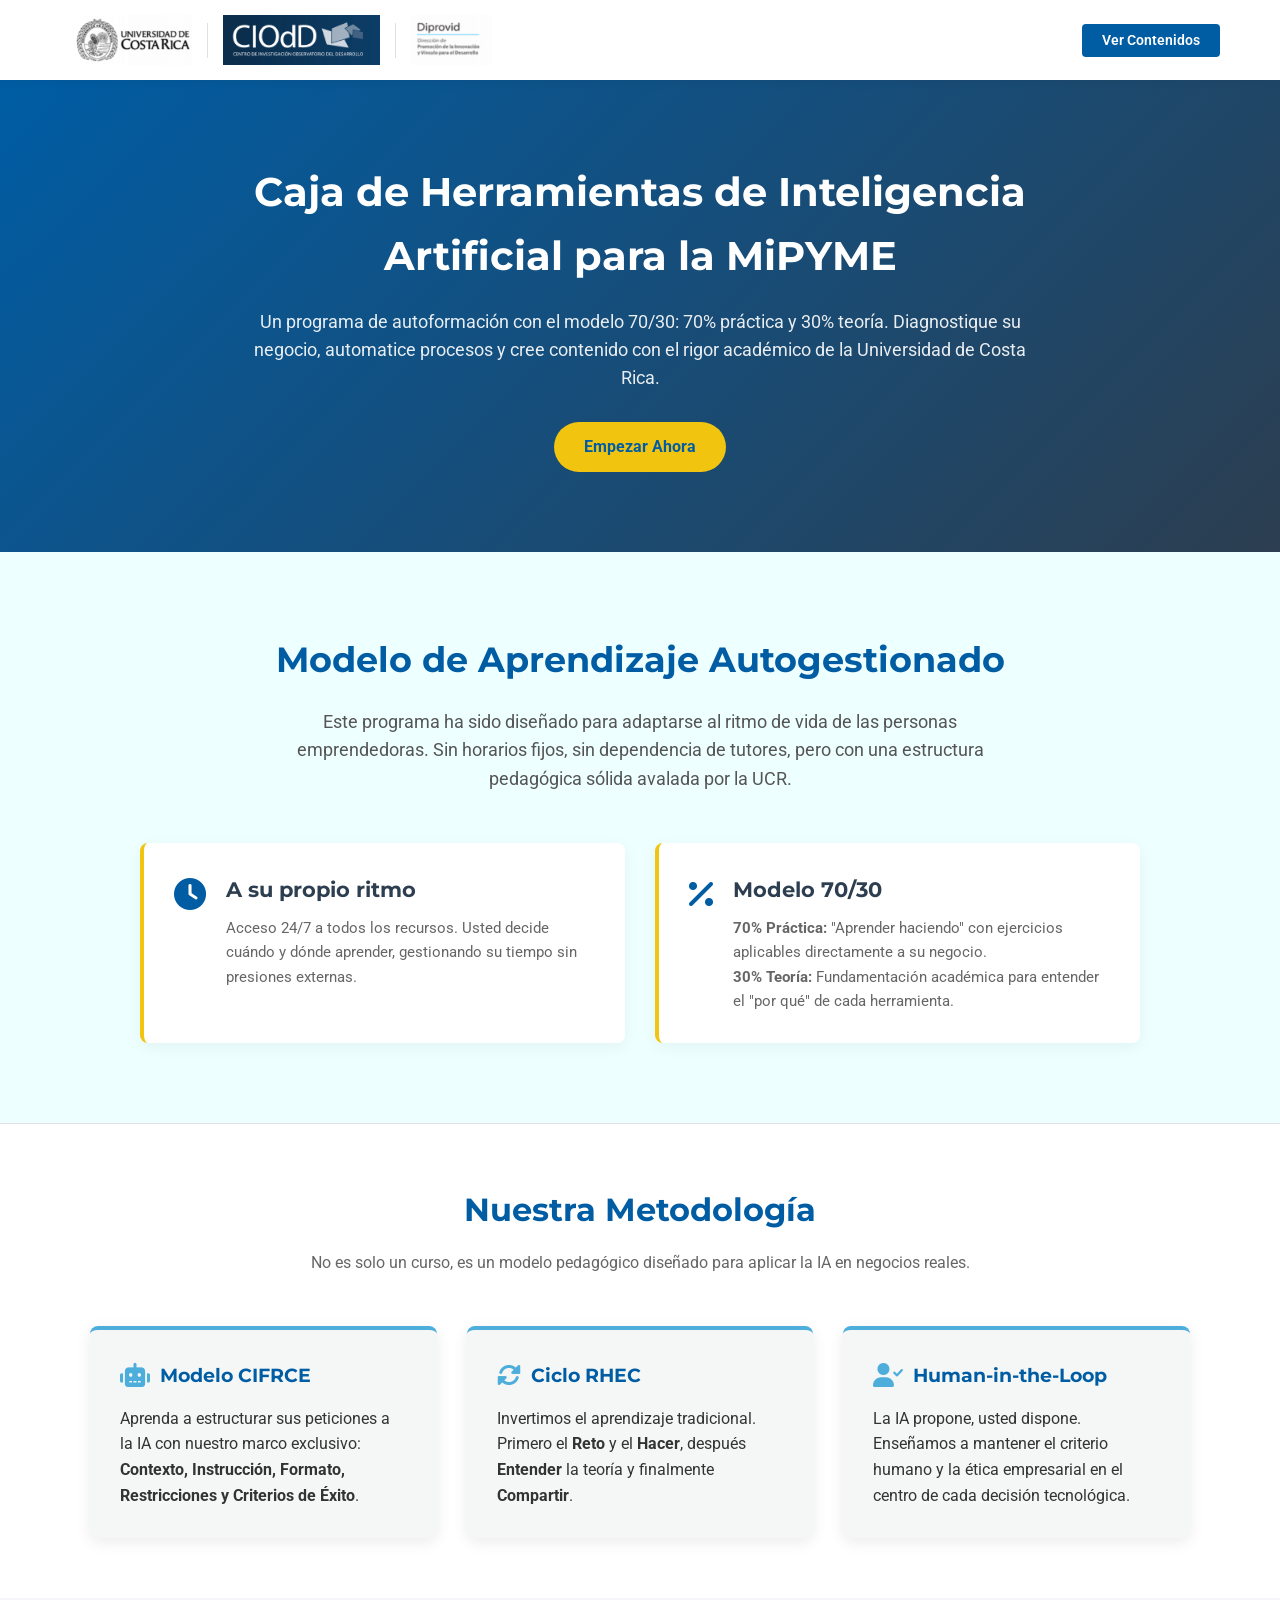
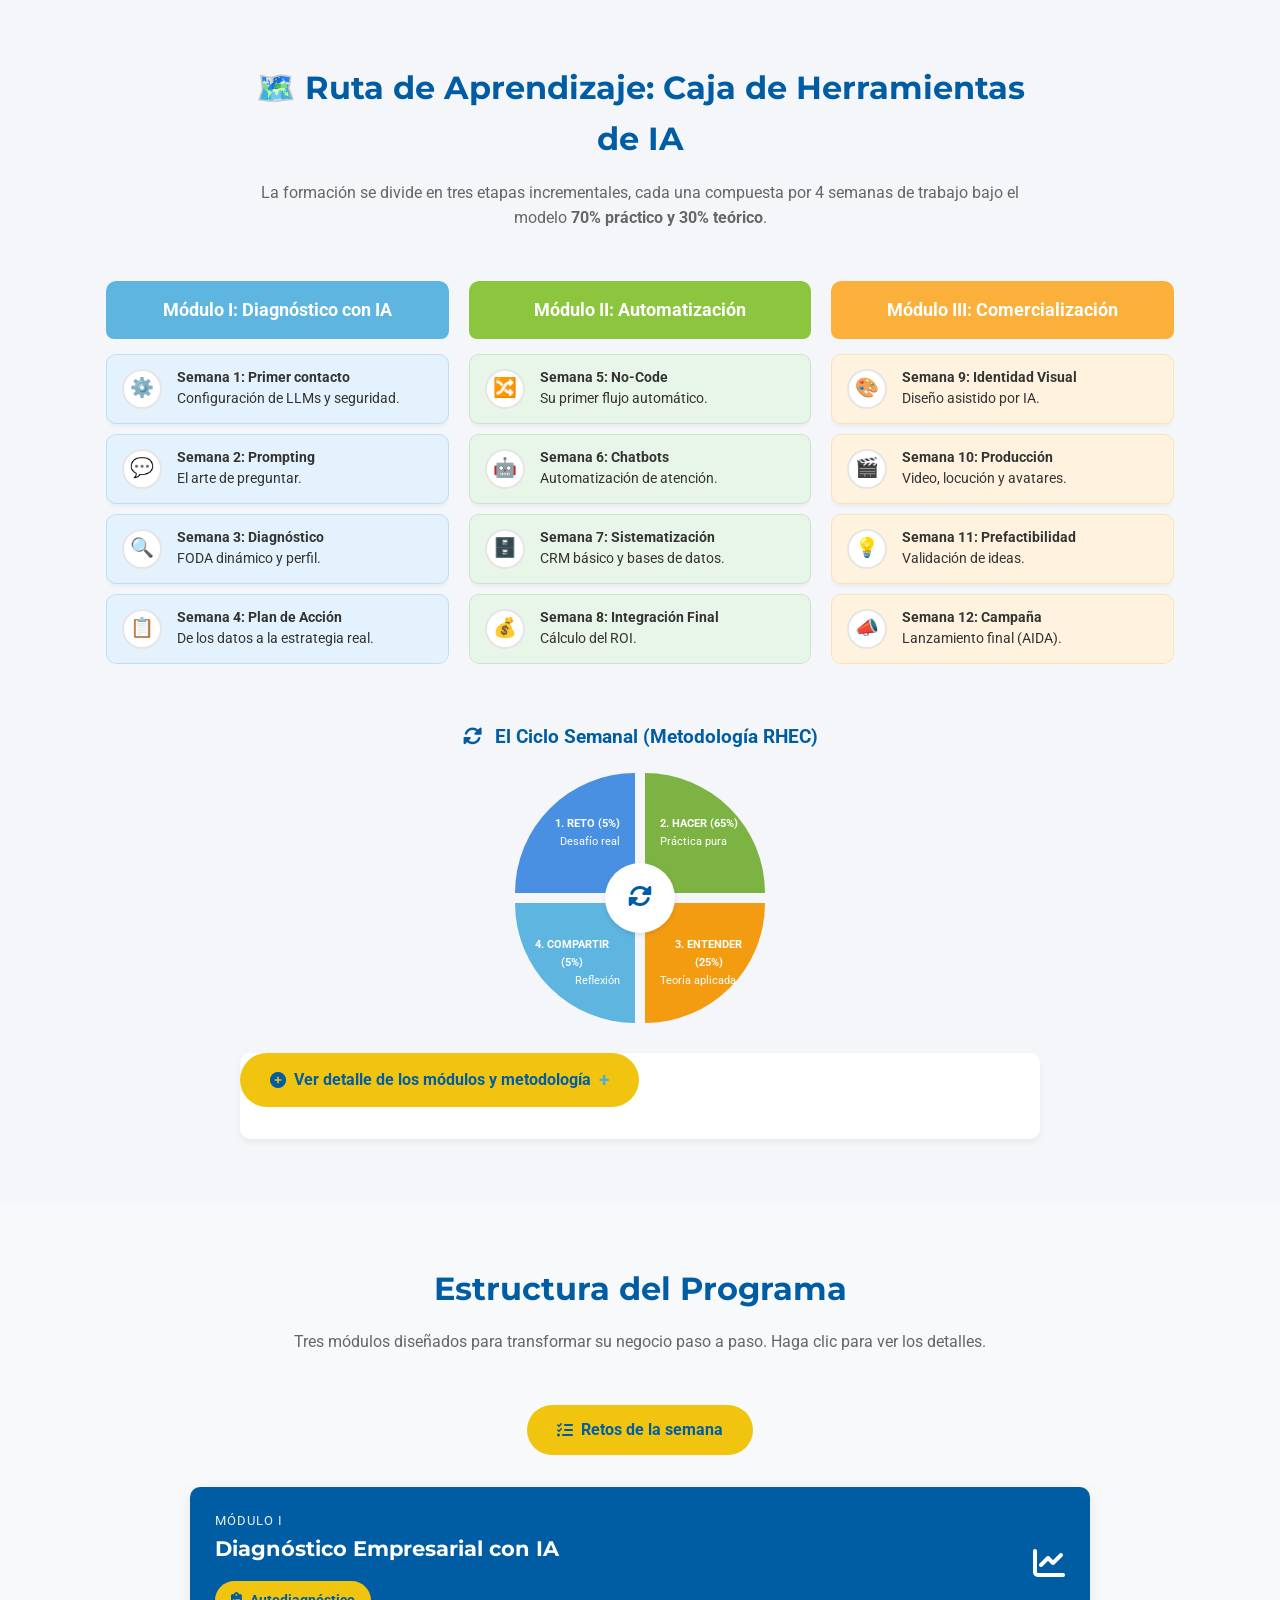
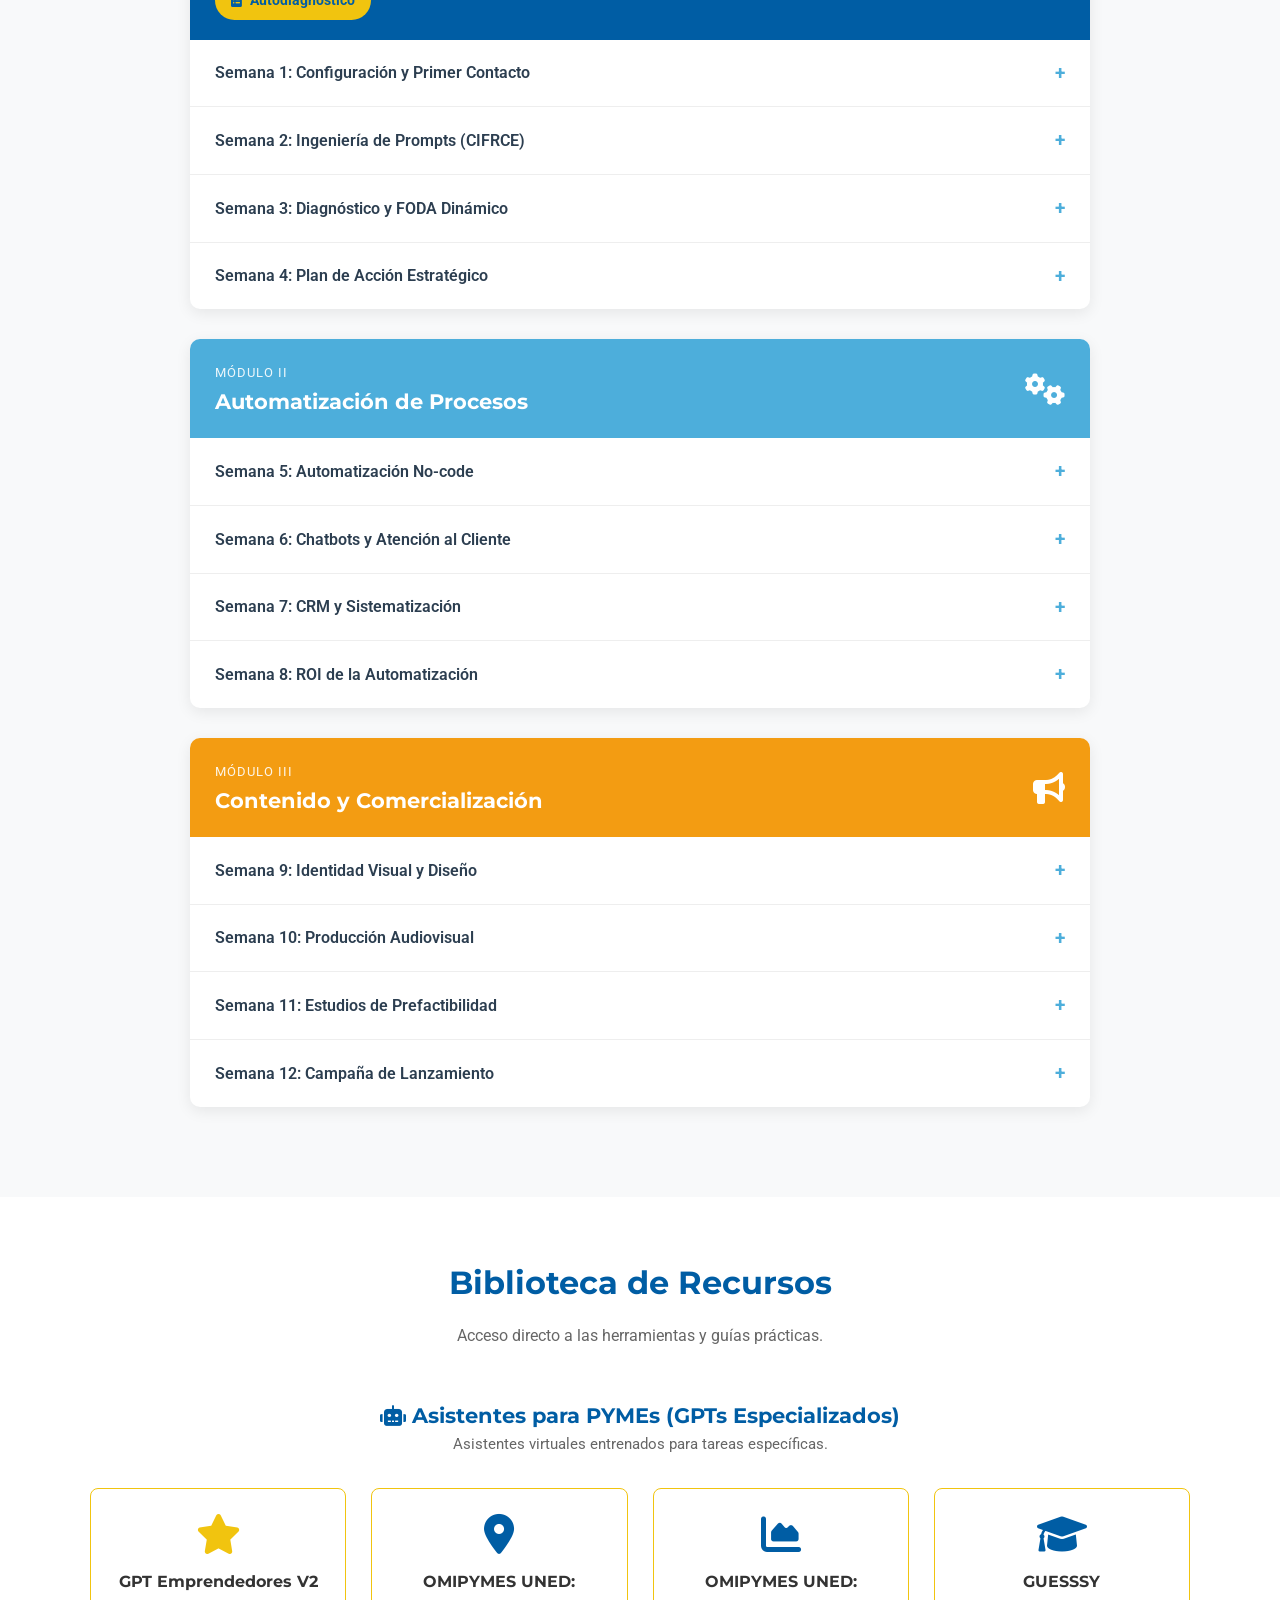
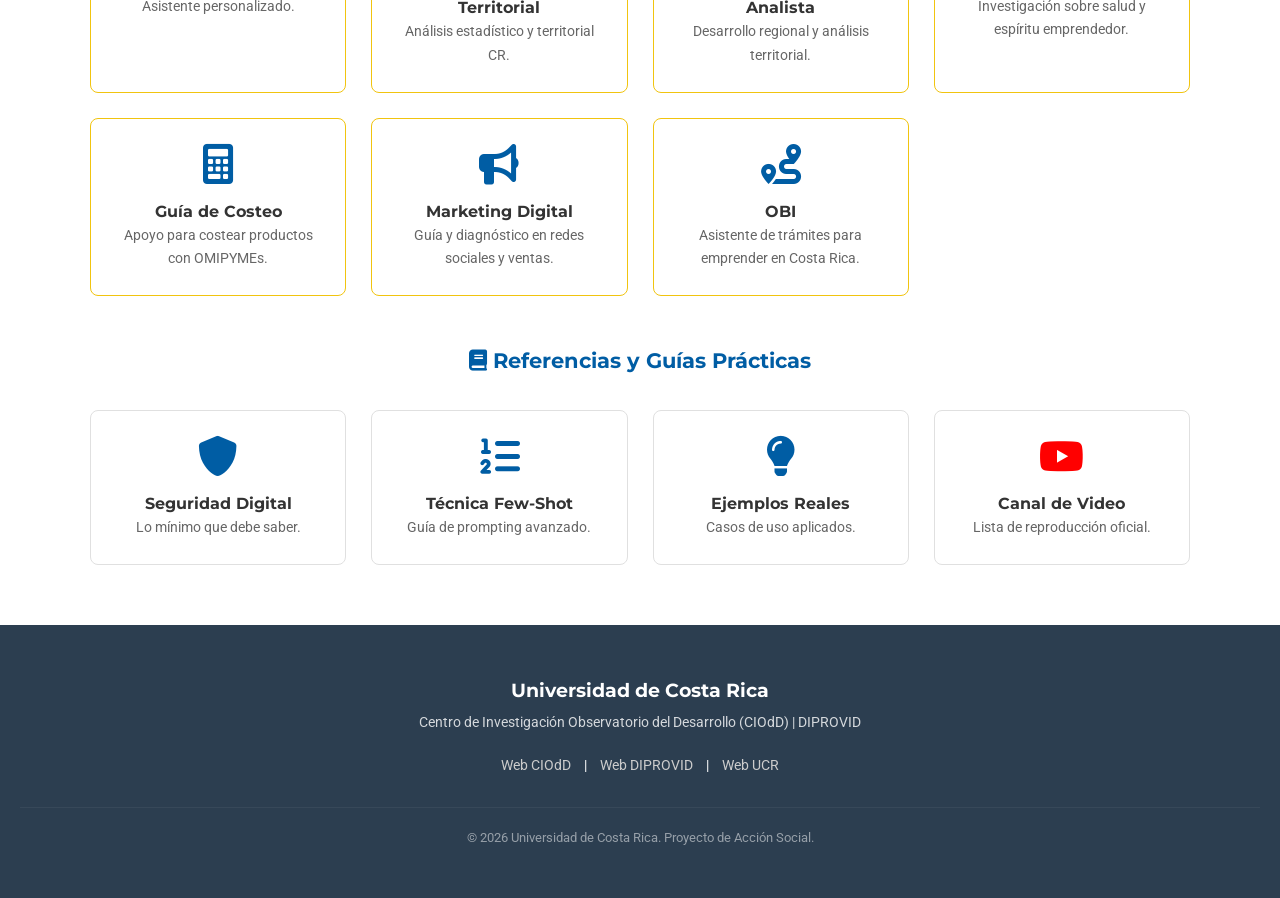
==== commit 0fc97514: "Add files via upload" ====
--- a/index.html
+++ b/index.html
@@ -904,13 +904,69 @@
             <p>Acceso directo a las herramientas y guías prácticas.</p>
         </div>
 
-        <div class="resources-grid">
+        <div class="subsection-header" style="text-align: center; margin-top: 1rem; margin-bottom: 2rem;">
+            <h4 style="color: var(--ucr-blue); font-size: 1.3rem;"><i class="fas fa-robot"></i> Asistentes para PYMEs
+                (GPTs Especializados)</h4>
+            <p style="color: #666; font-size: 0.95rem;">Asistentes virtuales entrenados para tareas específicas.</p>
+        </div>
+
+        <div class="resources-grid" style="margin-bottom: 3rem;">
             <a href="https://gemini.google.com/gem/1SYY-glUOgfcmQ7J5L2l8uTIbTfuNFSVa?usp=sharing" target="_blank"
                 class="res-card highlight">
                 <i class="fas fa-star" style="color: var(--accent-yellow);"></i>
                 <h4 style="color: #333;">GPT Emprendedores V2</h4>
                 <p style="font-size: 0.9rem; color: #666;">Asistente personalizado.</p>
             </a>
+
+            <a href="https://chatgpt.com/g/g-UKpcQkwMI-omipymes-uned-asistente-virtual-territorial-cr" target="_blank"
+                rel="noopener noreferrer" class="res-card highlight">
+                <i class="fas fa-map-marker-alt" style="color: var(--ucr-blue);"></i>
+                <h4 style="color: #333;">OMIPYMES UNED: Territorial</h4>
+                <p style="font-size: 0.9rem; color: #666;">Análisis estadístico y territorial CR.</p>
+            </a>
+
+            <a href="https://chatgpt.com/g/g-uCgjrweCI-omipymes-uned-analista-territorial-costarricense" target="_blank"
+                rel="noopener noreferrer" class="res-card highlight">
+                <i class="fas fa-chart-area" style="color: var(--ucr-blue);"></i>
+                <h4 style="color: #333;">OMIPYMES UNED: Analista</h4>
+                <p style="font-size: 0.9rem; color: #666;">Desarrollo regional y análisis territorial.</p>
+            </a>
+
+            <a href="https://chatgpt.com/g/g-6995f7453f4c81919de7943fd29117af-guesssy-omipymes-uned-cr" target="_blank"
+                rel="noopener noreferrer" class="res-card highlight">
+                <i class="fas fa-graduation-cap" style="color: var(--ucr-blue);"></i>
+                <h4 style="color: #333;">GUESSSY</h4>
+                <p style="font-size: 0.9rem; color: #666;">Investigación sobre salud y espíritu emprendedor.</p>
+            </a>
+
+            <a href="https://chatgpt.com/g/g-6986602037008191be3605b0e10acf12-guia-de-costeo-omipymes" target="_blank"
+                rel="noopener noreferrer" class="res-card highlight">
+                <i class="fas fa-calculator" style="color: var(--ucr-blue);"></i>
+                <h4 style="color: #333;">Guía de Costeo</h4>
+                <p style="font-size: 0.9rem; color: #666;">Apoyo para costear productos con OMIPYMEs.</p>
+            </a>
+
+            <a href="https://chatgpt.com/g/g-6986563cb3288191b9fe112b950ccdb5-guia-omipymes-marketing-digital"
+                target="_blank" rel="noopener noreferrer" class="res-card highlight">
+                <i class="fas fa-bullhorn" style="color: var(--ucr-blue);"></i>
+                <h4 style="color: #333;">Marketing Digital</h4>
+                <p style="font-size: 0.9rem; color: #666;">Guía y diagnóstico en redes sociales y ventas.</p>
+            </a>
+
+            <a href="https://chatgpt.com/g/g-68efdd82332881918682590097e2a322-obi" target="_blank"
+                rel="noopener noreferrer" class="res-card highlight">
+                <i class="fas fa-route" style="color: var(--ucr-blue);"></i>
+                <h4 style="color: #333;">OBI</h4>
+                <p style="font-size: 0.9rem; color: #666;">Asistente de trámites para emprender en Costa Rica.</p>
+            </a>
+        </div>
+
+        <div class="subsection-header" style="text-align: center; margin-bottom: 2rem;">
+            <h4 style="color: var(--ucr-blue); font-size: 1.3rem;"><i class="fas fa-book"></i> Referencias y Guías
+                Prácticas</h4>
+        </div>
+
+        <div class="resources-grid">
 
             <a href="https://gemini.google.com/share/10ffd72f38b4" target="_blank" class="res-card">
                 <i class="fas fa-shield-alt" style="color: var(--ucr-blue);"></i>
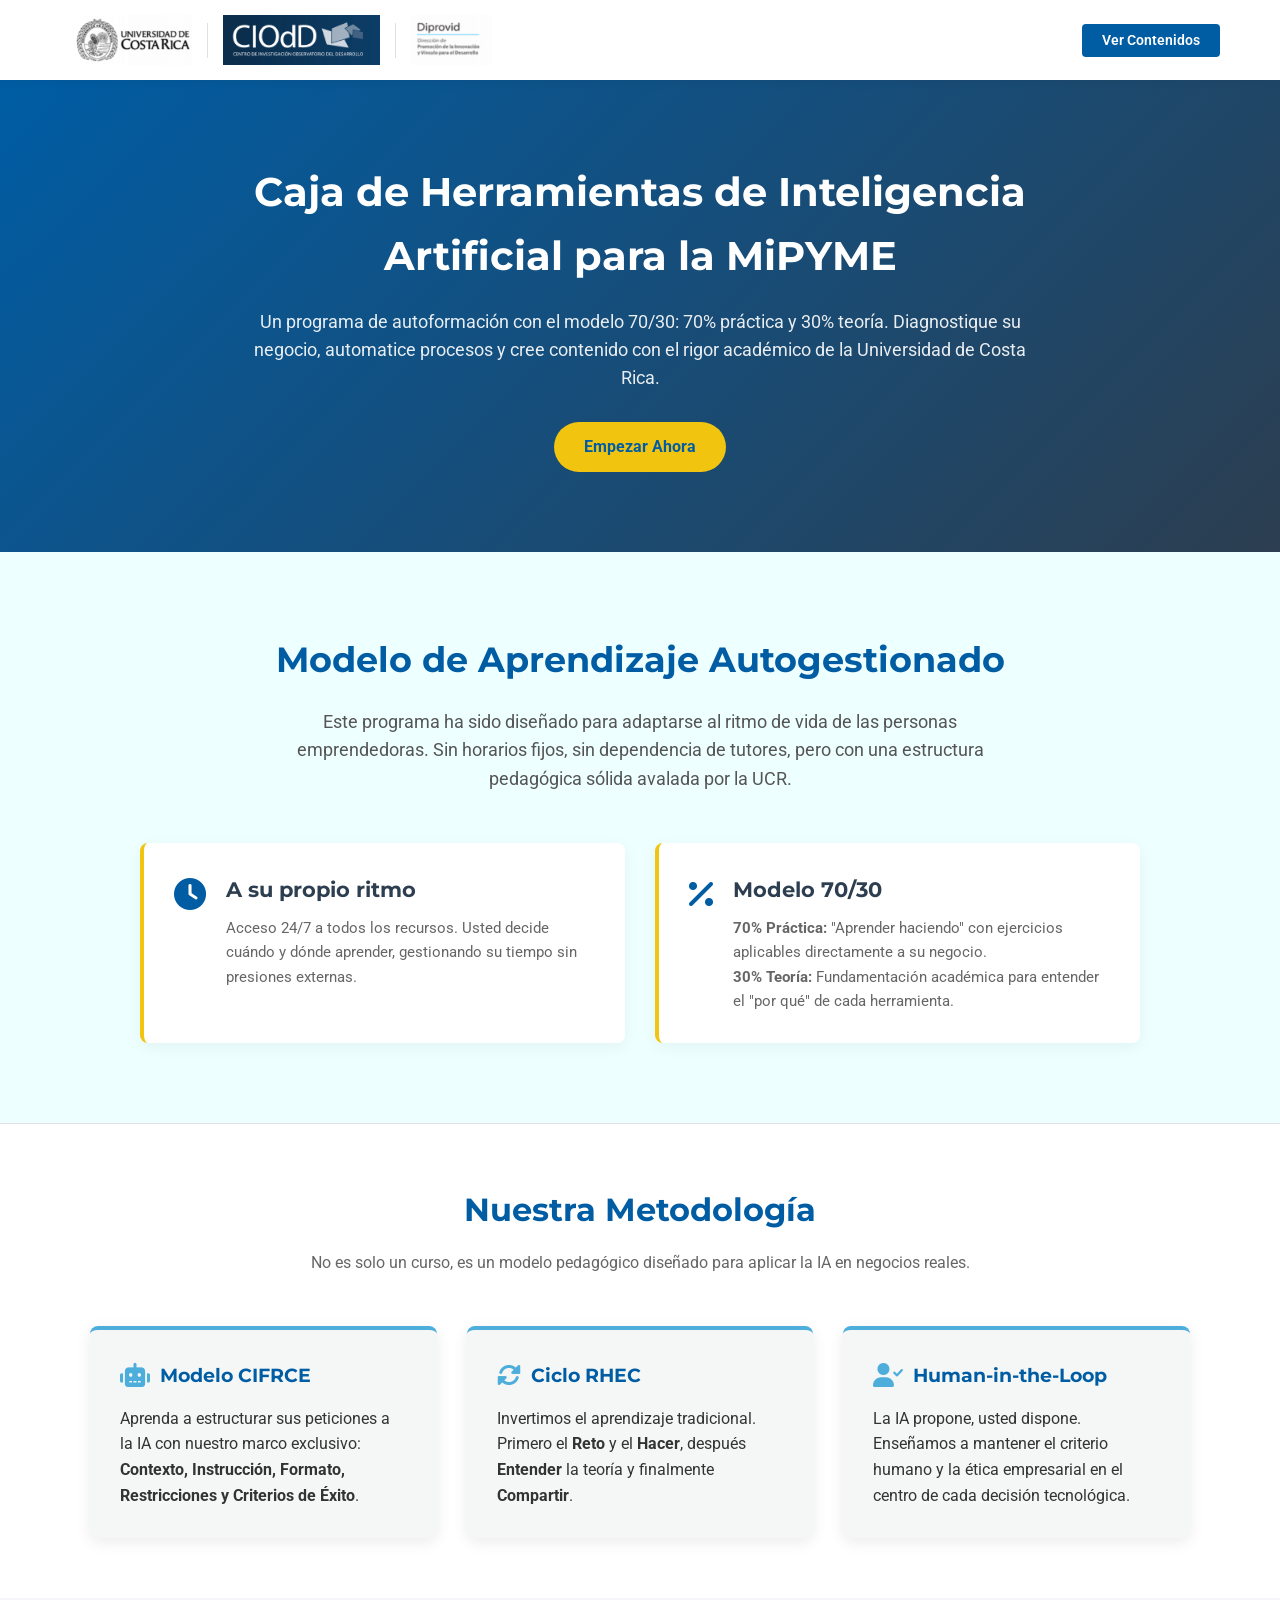
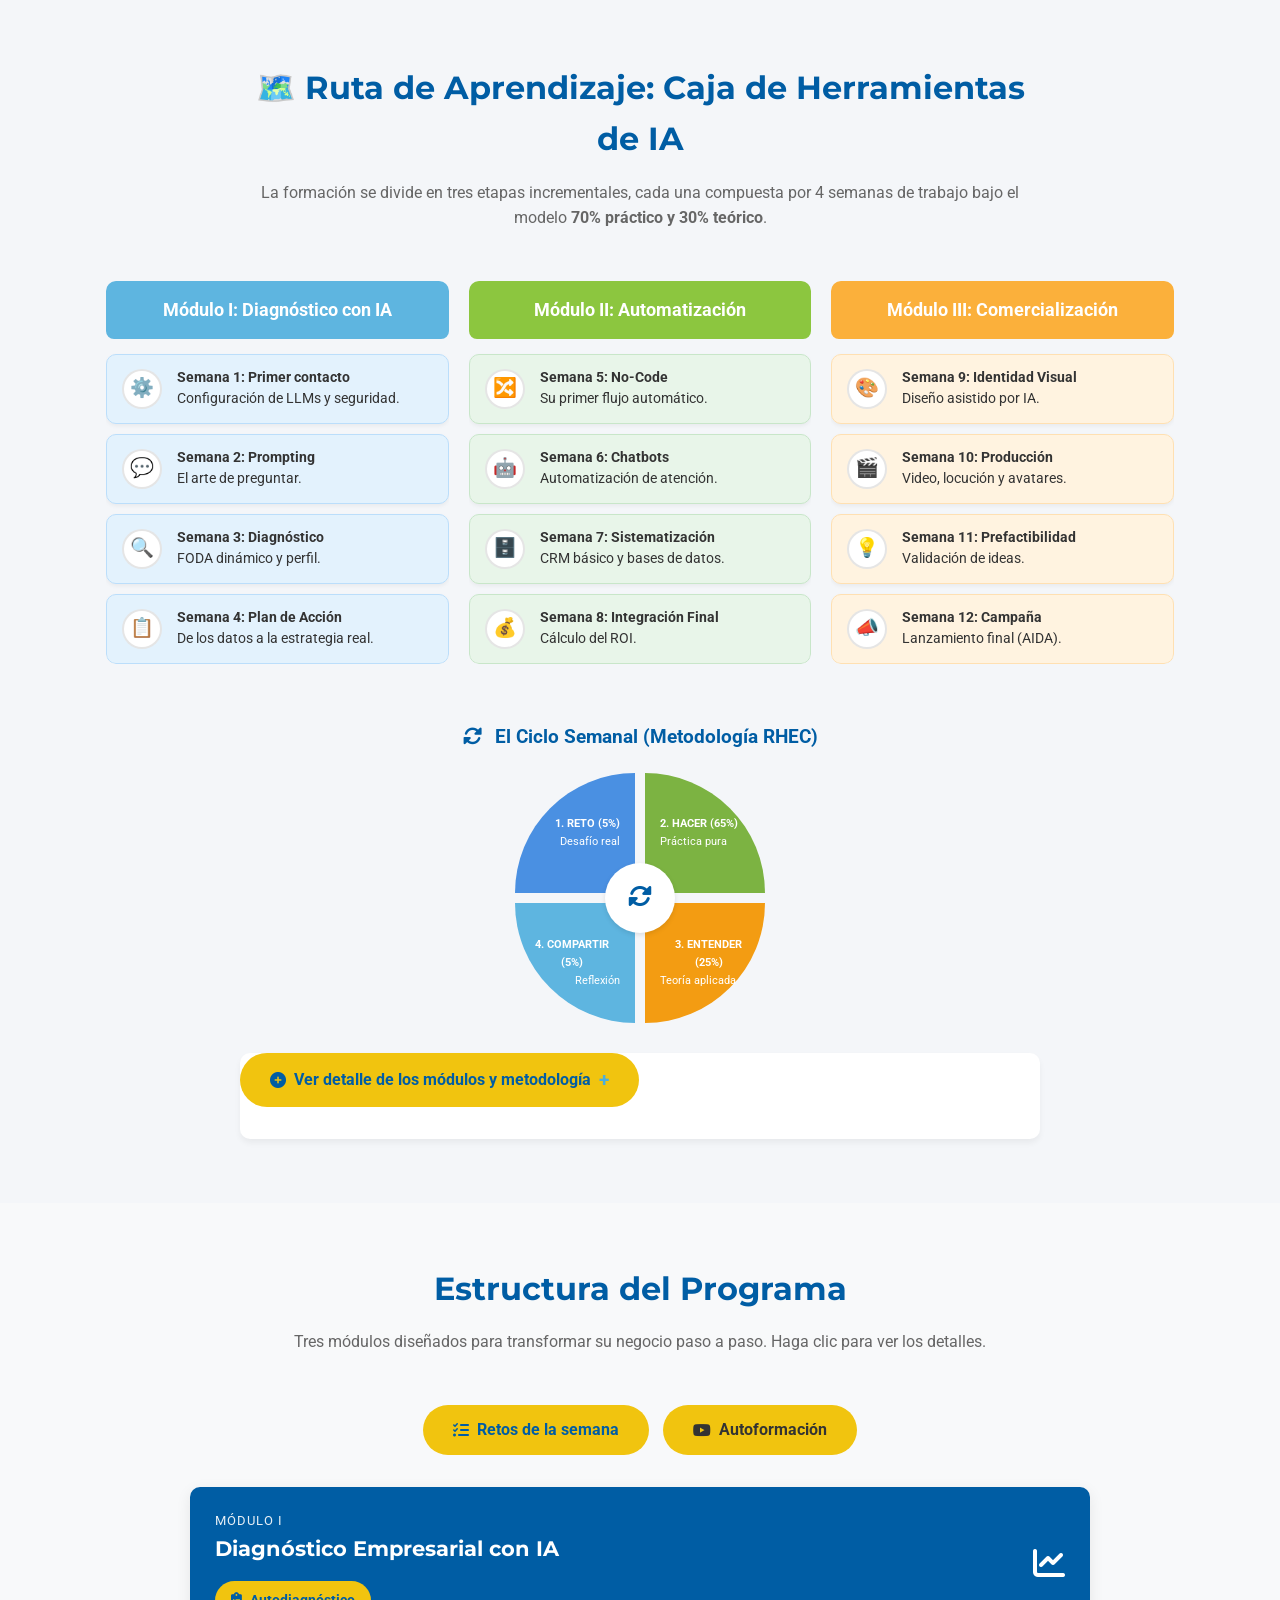
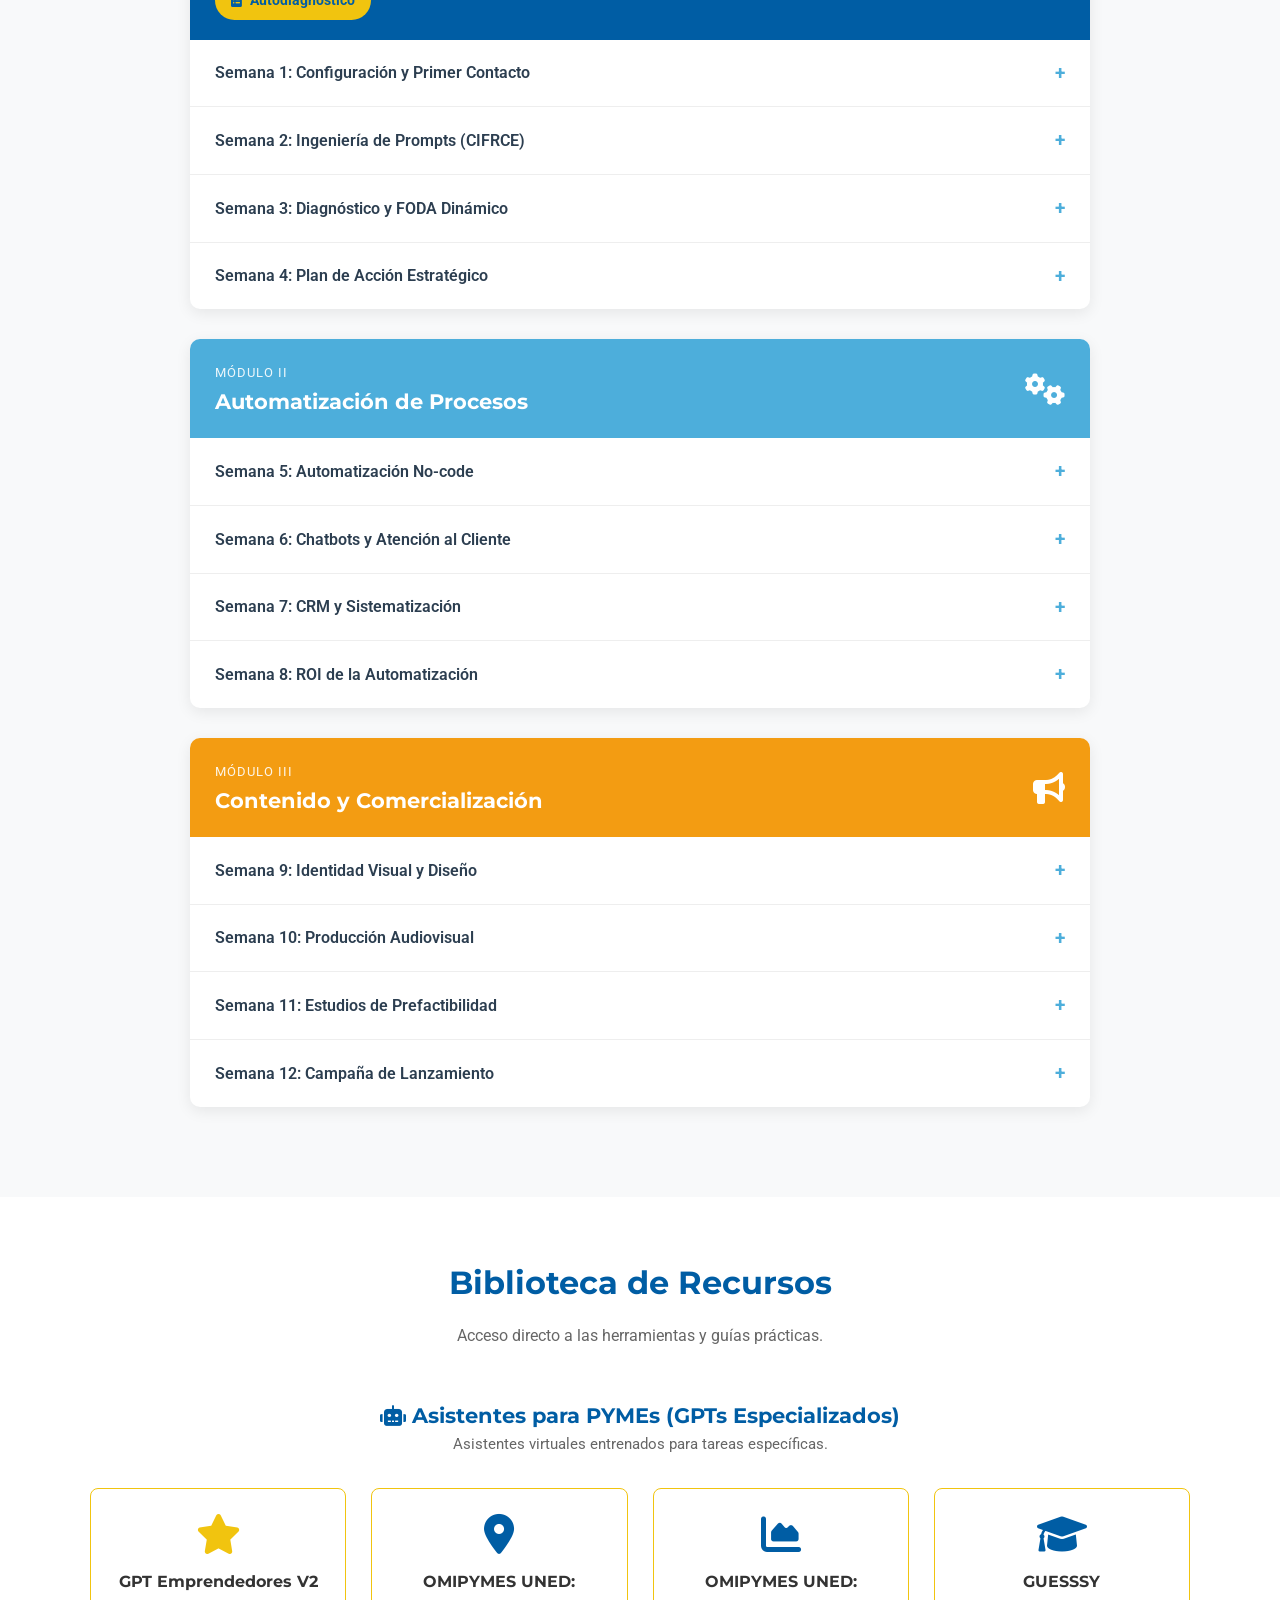
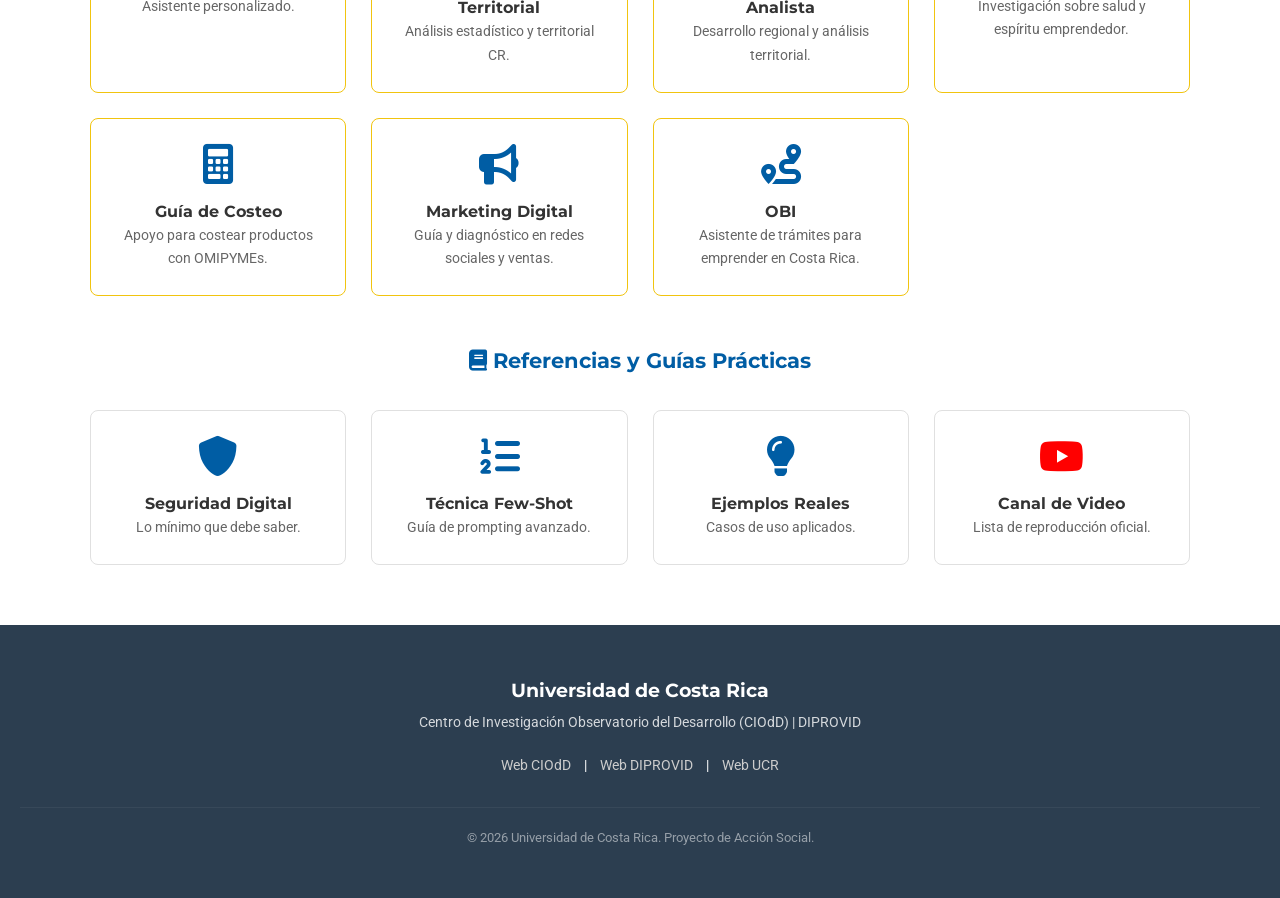
==== commit bdcc8ea4: "Add files via upload" ====
--- a/index.html
+++ b/index.html
@@ -655,6 +655,11 @@
                 style="display: inline-flex; align-items: center; gap: 0.5rem; text-decoration: none;">
                 <i class="fas fa-tasks"></i> Retos de la semana
             </a>
+            <a href="https://www.youtube.com/playlist?list=PLnY61_1lJZUVMRrcDGhsQwC7XMUZPYk1M"
+                target="_blank" rel="noopener noreferrer" class="btn-hero"
+                style="display: inline-flex; align-items: center; gap: 0.5rem; text-decoration: none; background-color: var(--accent-yellow); color: #333; margin-left: 10px;">
+                <i class="fab fa-youtube"></i> Autoformación
+            </a>
         </div>
 
         <div class="module-container">
@@ -695,6 +700,10 @@
                             <a href="https://gemini.google.com/share/8e00aa29a4c6" target="_blank"
                                 class="resource-link"><i class="fas fa-external-link-alt"></i> Ver Recurso: IA
                                 Generativa</a>
+                            <a href="https://youtu.be/Ijgaubyqioc" target="_blank" class="resource-link"><i
+                                    class="fab fa-youtube" style="color: red;"></i> Principios Eticos</a>
+                            <a href="https://youtu.be/I1TqHfRUn3w" target="_blank" class="resource-link"><i
+                                    class="fab fa-youtube" style="color: red;"></i> Tendencias de IA</a>
                         </div>
                     </div>
                 </details>
@@ -715,6 +724,10 @@
                             <a href="https://gemini.google.com/share/9189e1c05cd1" target="_blank"
                                 class="resource-link"><i class="fas fa-external-link-alt"></i> Ver Recurso:
                                 Prompting</a>
+                            <a href="https://youtu.be/7b3EdBVsV58" target="_blank" class="resource-link"><i
+                                    class="fab fa-youtube" style="color: red;"></i> Peticiones</a>
+                            <a href="https://youtu.be/49Yv4qNovyo" target="_blank" class="resource-link"><i
+                                    class="fab fa-youtube" style="color: red;"></i> Alucinaciones</a>
                         </div>
                     </div>
                 </details>
@@ -736,6 +749,8 @@
                                     class="fab fa-youtube" style="color: red;"></i> La IA al Negocio</a>
                             <a href="https://youtu.be/Hzm54zyMkTs" target="_blank" class="resource-link"><i
                                     class="fab fa-youtube" style="color: red;"></i> Tendencias IA -IA Impact Summit-</a>
+                            <a href="https://youtu.be/ir0d0bFBkJU" target="_blank" class="resource-link"><i
+                                    class="fab fa-youtube" style="color: red;"></i> Mitigar peligros</a>
                         </div>
                     </div>
                 </details>
@@ -747,6 +762,10 @@
                             class="infographic-thumb" title="Clic para ampliar">
                         <p>Integre todo lo aprendido en un plan de acción real para su MiPYME.</p>
                         <strong>Entregable:</strong> Informe de Diagnóstico y Plan de Acción IA.
+                        <div class="resources-links">
+                            <a href="https://youtu.be/SPNNtEQE808" target="_blank" class="resource-link"><i
+                                    class="fab fa-youtube" style="color: red;"></i> Perder miedo</a>
+                        </div>
                     </div>
                 </details>
             </div>
@@ -778,6 +797,12 @@
                                     class="fab fa-youtube" style="color: red;"></i> Automatiza tu negocio parte 2</a>
                             <a href="https://youtu.be/08jm_ojPL0U" target="_blank" class="resource-link"><i
                                     class="fab fa-youtube" style="color: red;"></i> Automatiza con n8n</a>
+                            <a href="https://youtu.be/kR7Sa15RM2s" target="_blank" class="resource-link"><i
+                                    class="fab fa-youtube" style="color: red;"></i> Problemas con IA</a>
+                            <a href="https://youtu.be/DsoHiwfA_Ls" target="_blank" class="resource-link"><i
+                                    class="fab fa-youtube" style="color: red;"></i> Automatizar con Whastapp</a>
+                            <a href="https://youtu.be/2cYBIfUvS74" target="_blank" class="resource-link"><i
+                                    class="fab fa-youtube" style="color: red;"></i> Automatizar procesos</a>
                         </div>
                     </div>
                 </details>
@@ -793,6 +818,8 @@
                             <a href="https://gemini.google.com/share/43bc6db51c13" target="_blank"
                                 class="resource-link"><i class="fas fa-external-link-alt"></i> Manual para automatizar
                                 whastapp con n8n o make</a>
+                            <a href="https://youtu.be/P06Vcw35-5s" target="_blank" class="resource-link"><i
+                                    class="fab fa-youtube" style="color: red;"></i> Uso de IA Grok</a>
                         </div>
                     </div>
                 </details>
@@ -828,6 +855,8 @@
                             <a href="https://chat.qwen.ai/s/deploy/t_5cf0fca5-193a-427d-9bcf-ceaa2968d0fa"
                                 target="_blank" class="resource-link"><i class="fas fa-external-link-alt"></i> Retorno
                                 del ROI</a>
+                            <a href="https://youtu.be/OIFytSp36hM" target="_blank" class="resource-link"><i
+                                    class="fab fa-youtube" style="color: red;"></i> Ventajas de pagar</a>
                         </div>
                     </div>
                 </details>
@@ -851,6 +880,8 @@
                         <div class="resources-links">
                             <a href="https://youtu.be/-nmNBOtHNig" target="_blank" class="resource-link"><i
                                     class="fab fa-youtube" style="color: red;"></i> Canva para emprendedores</a>
+                            <a href="https://youtu.be/D6GVQEElphE" target="_blank" class="resource-link"><i
+                                    class="fab fa-youtube" style="color: red;"></i> Usar Canva</a>
                         </div>
                     </div>
                 </details>
